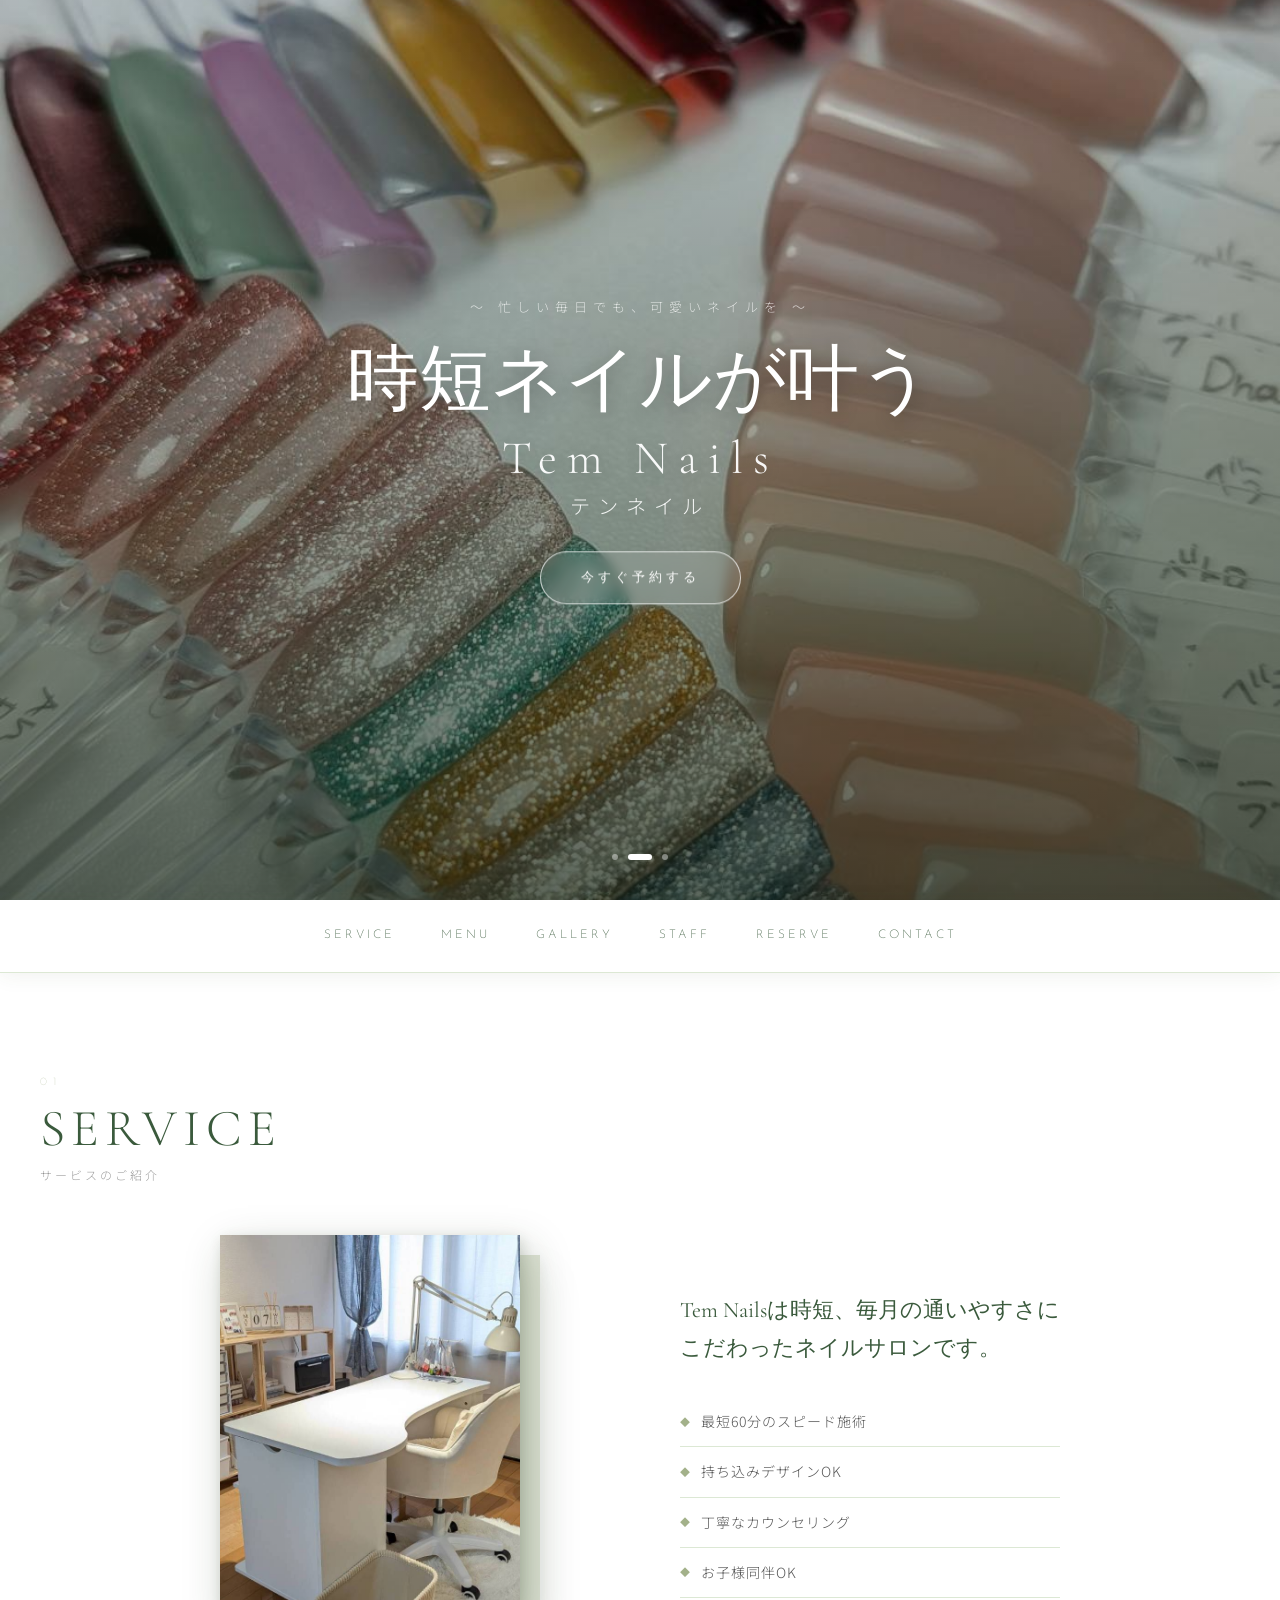
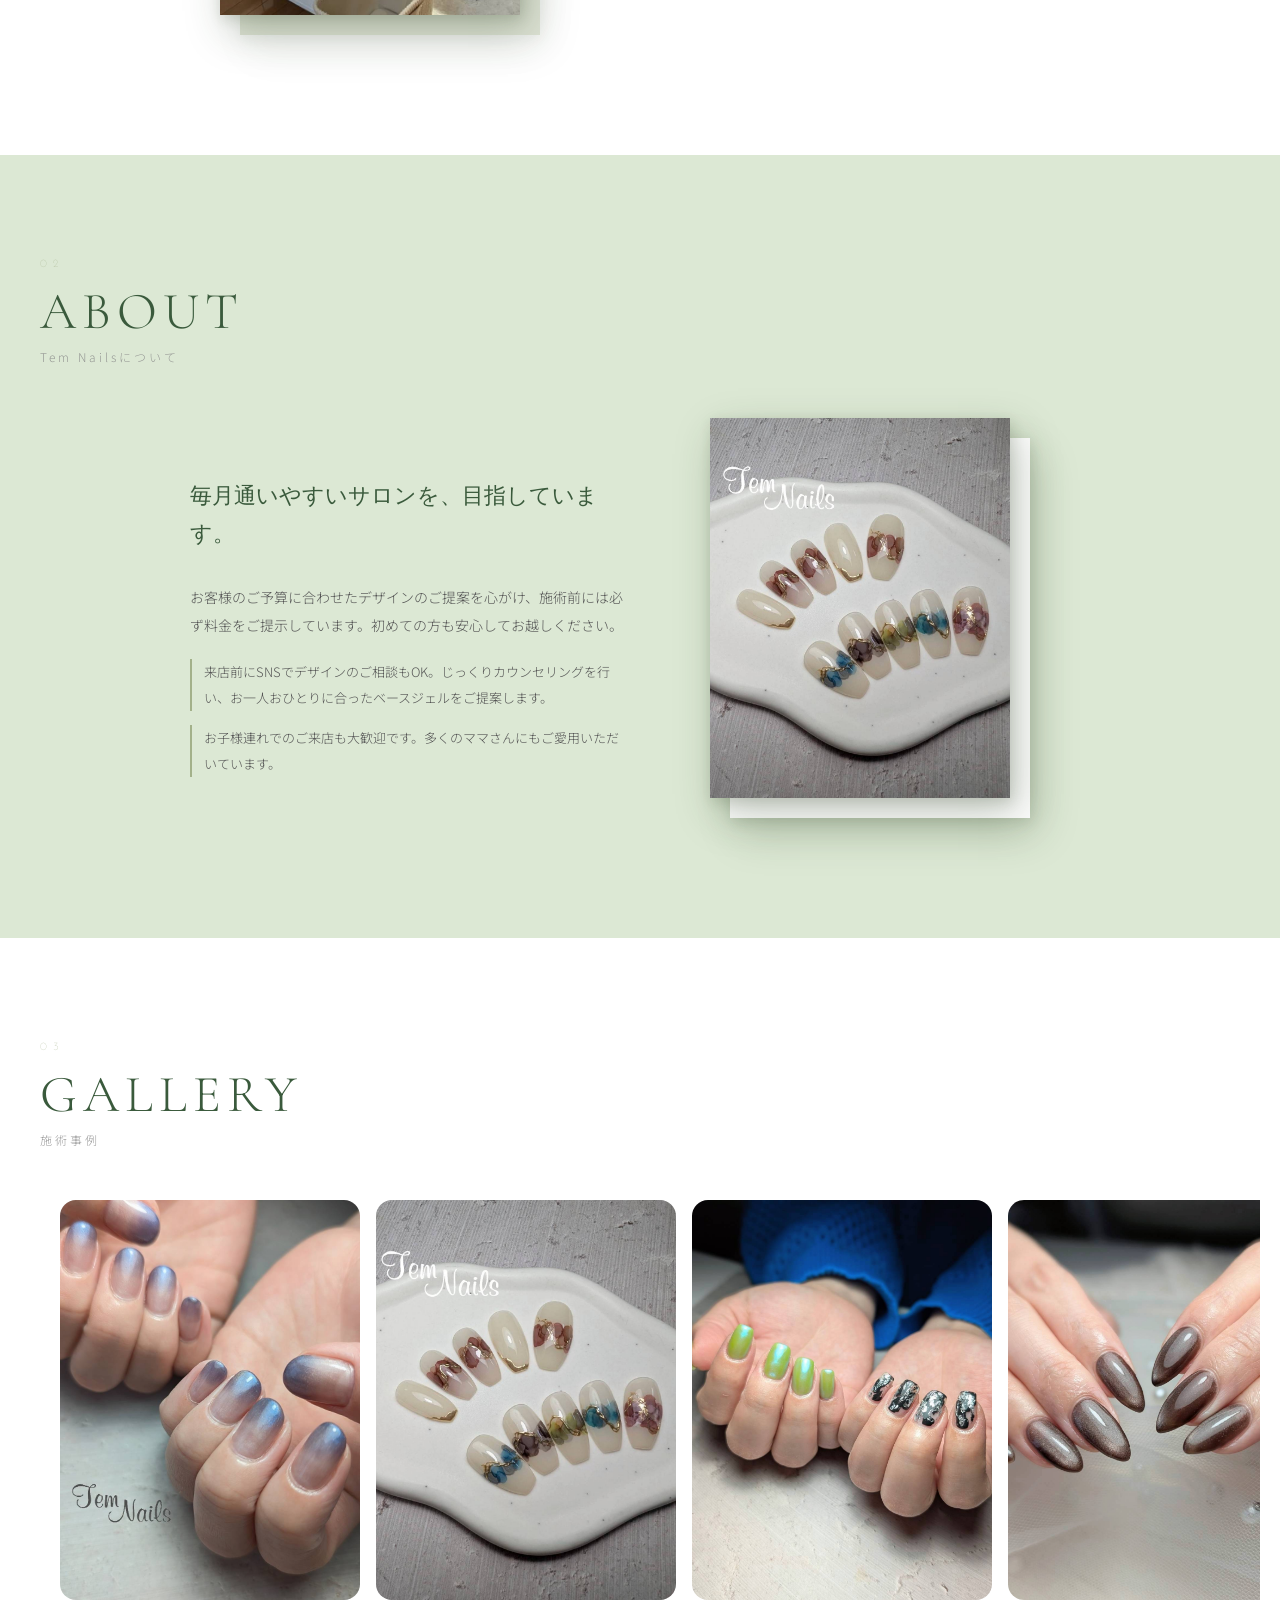
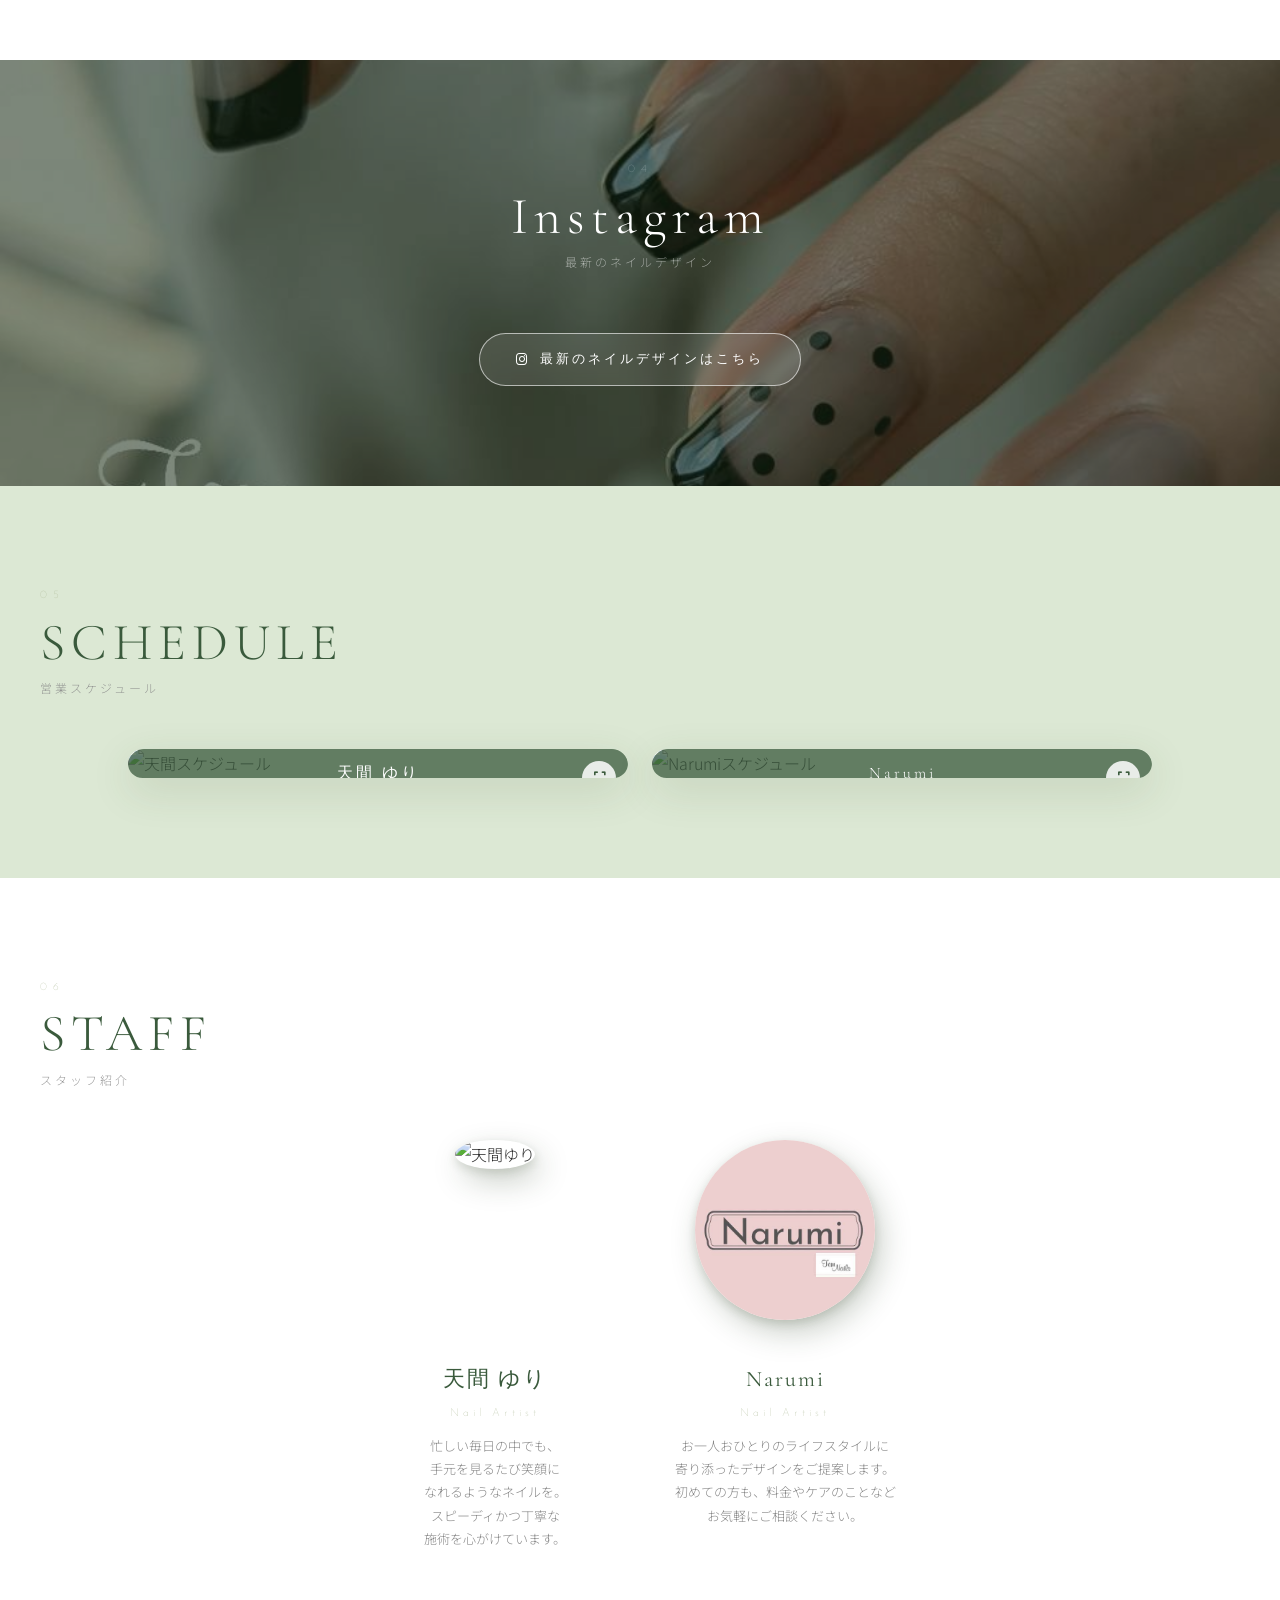
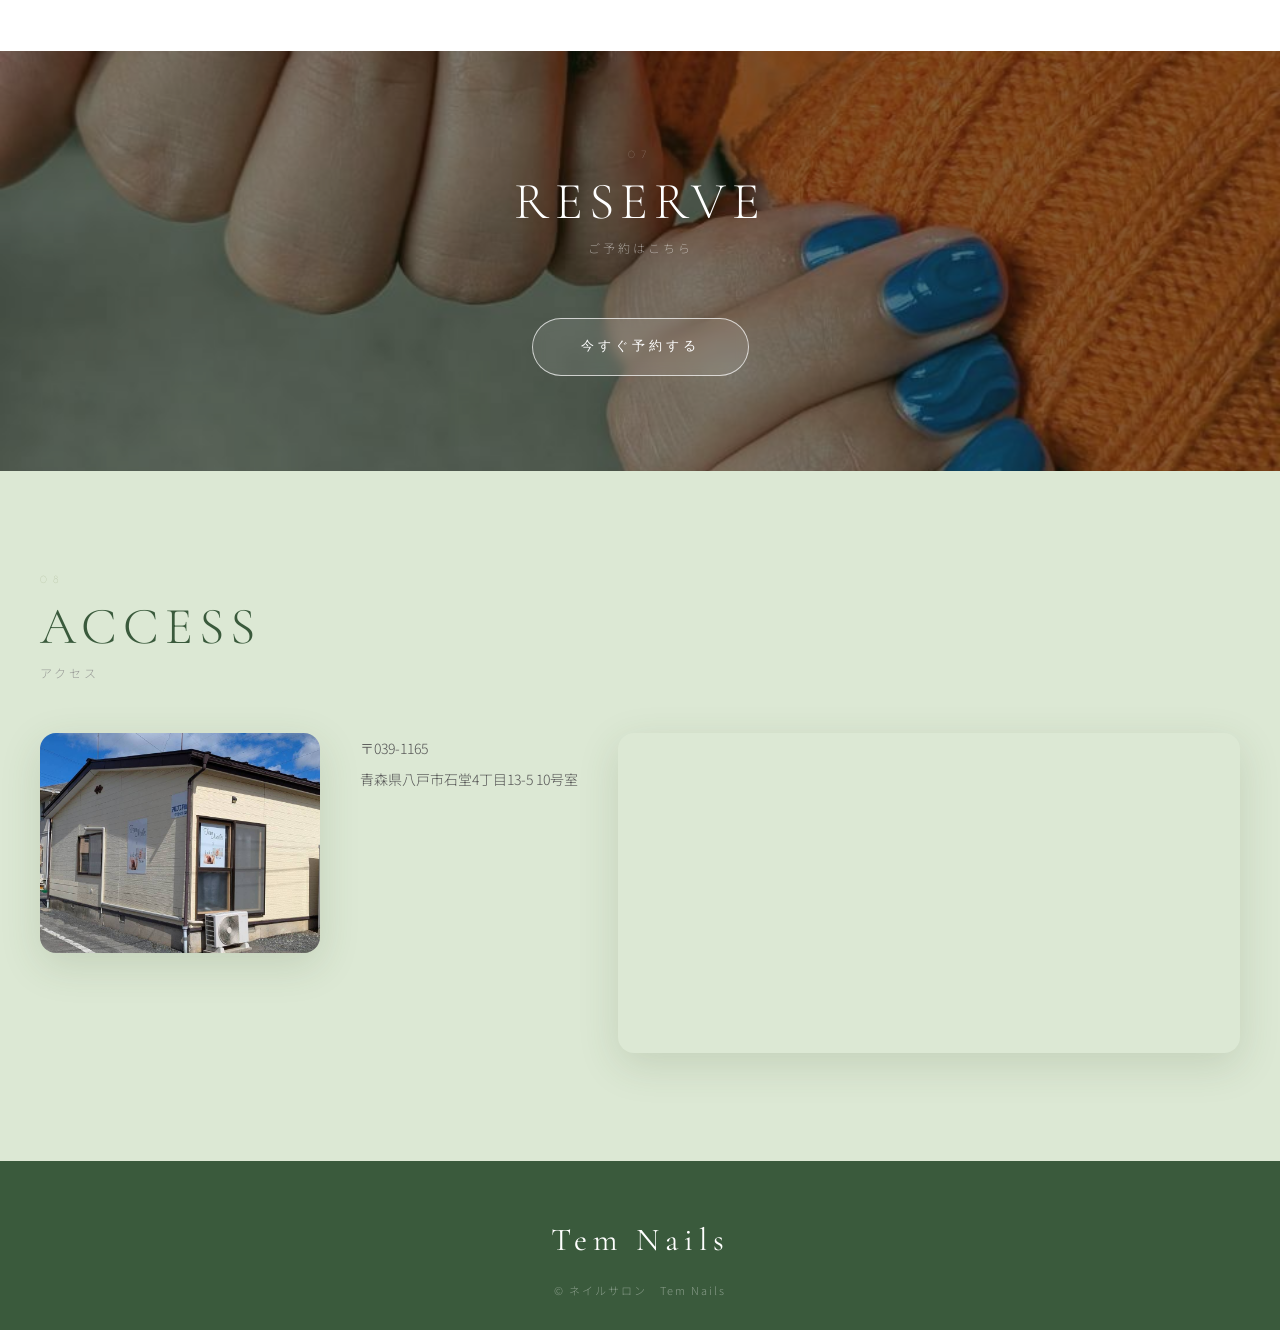
==== index.html @ a9dc180b "Update index.html" ====
<!DOCTYPE html>
<html lang="ja">
<head>
<meta charset="UTF-8">
<meta name="viewport" content="width=device-width, initial-scale=1.0">
<title>Tem Nails</title>

<link href="https://fonts.googleapis.com/css2?family=Cormorant+Garamond:ital,wght@0,300;0,400;1,300;1,400&family=Noto+Sans+JP:wght@200;300;400&family=Josefin+Sans:wght@100;200;300&display=swap" rel="stylesheet">
<link rel="stylesheet" href="https://cdnjs.cloudflare.com/ajax/libs/font-awesome/6.5.0/css/all.min.css">
<link rel="stylesheet" href="style.css">
</head>

<body>

<!-- ===== HEADER / HERO ===== -->
<header>

  <!-- スライドショー -->
  <div class="hero">
    <div class="hero-slides">
      <div class="hero-slide active">
        <img src="imagesTem/Tem1.jpg" alt="">
      </div>
      <div class="hero-slide">
        <img src="imagesTem/Tem2.jpg" alt="">
      </div>
      <div class="hero-slide">
        <img src="imagesTem/Tem21.jpg" alt="">
      </div>
    </div>

    <div class="hero-overlay"></div>

    <div class="hero-text">
      <p class="hero-sub">〜 忙しい毎日でも、可愛いネイルを 〜</p>
      <h1 class="hero-title">
        時短ネイルが叶う
        <span class="hero-title-en">Tem Nails</span>
        <span class="hero-title-ja">テンネイル</span>
      </h1>
      <a href="https://l.instagram.com/?u=https%3A%2F%2Fline.me%2Fti%2Fp%2FDaNY7QC4sG%3Futm_source%3Dig%26utm_medium%3Dsocial%26utm_content%3Dlink_in_bio%26fbclid%3DPAZXh0bgNhZW0CMTEAc3J0YwZhcHBfaWQMMjU2MjgxMDQwNTU4AAGndSQQoOgyfoHvBUkQ-bI_96WMexw70JC1AxlS_8j-iHX06WxYM5GrkdEALU4_aem_Av01XjBPyZtPpTLDg-YP4g&e=AT6alejQnC47FV5-nZRR3wYfXRXhvJJYxQtjBmNuZ2EOuNpbGDai5Tbqi87ruS8vMyZt9uiZAgTm7Xg0TDS5D_OioqzLBSCvYqaBLD5ioQ" class="hero-btn" target="_blank">今すぐ予約する</a>
    </div>

    <!-- スライドドット -->
    <div class="hero-dots">
      <span class="dot active" onclick="goToSlide(0)"></span>
      <span class="dot" onclick="goToSlide(1)"></span>
      <span class="dot" onclick="goToSlide(2)"></span>
    </div>
  </div>

  <!-- ナビ -->
  <nav>
    <a href="#about">SERVICE</a>
    <a href="menu.html">MENU</a>
    <a href="#gallery">GALLERY</a>
    <a href="#staff">STAFF</a>
    <a href="#info">RESERVE</a>
    <a href="https://l.instagram.com/?u=https%3A%2F%2Fline.me%2Fti%2Fp%2FDaNY7QC4sG%3Futm_source%3Dig%26utm_medium%3Dsocial%26utm_content%3Dlink_in_bio%26fbclid%3DPAZXh0bgNhZW0CMTEAc3J0YwZhcHBfaWQMMjU2MjgxMDQwNTU4AAGndSQQoOgyfoHvBUkQ-bI_96WMexw70JC1AxlS_8j-iHX06WxYM5GrkdEALU4_aem_Av01XjBPyZtPpTLDg-YP4g&e=AT6alejQnC47FV5-nZRR3wYfXRXhvJJYxQtjBmNuZ2EOuNpbGDai5Tbqi87ruS8vMyZt9uiZAgTm7Xg0TDS5D_OioqzLBSCvYqaBLD5ioQ">CONTACT</a>
  </nav>
</header>

<!-- ===== SERVICE ===== -->
<section id="about">
  <div class="section-inner">
    <div class="section-label">01</div>
    <h2 class="section-title">SERVICE</h2>
    <p class="section-sub">サービスのご紹介</p>

    <div class="about-flex">
      <!-- 画像：2枚重ね -->
      <div class="stacked-images">
        <img src="imagesTem/Tem10.jpg" alt="service main" class="img-back">
        <img src="imagesTem/Tem5.jpg" alt="service sub" class="img-front">
      </div>

      <div class="about-text">
        <p class="about-lead">
          Tem Nailsは時短、<br class="sp-only">毎月の通いやすさに<br>こだわったネイルサロンです。
        </p>
        <ul class="feature-list">
          <li><span class="feature-icon">◆</span> 最短60分のスピード施術</li>
          <li><span class="feature-icon">◆</span> 持ち込みデザインOK</li>
          <li><span class="feature-icon">◆</span> 丁寧なカウンセリング</li>
          <li><span class="feature-icon">◆</span> お子様同伴OK</li>
        </ul>
      </div>
    </div>
  </div>
</section>

<!-- ===== ABOUT ===== -->
<section id="point">
  <div class="section-inner">
    <div class="section-label">02</div>
    <h2 class="section-title">ABOUT</h2>
    <p class="section-sub">Tem Nailsについて</p>

    <div class="about-content">
      <div class="about-text">
        <p class="about-lead">毎月通いやすいサロンを、<br class="sp-only">目指しています。</p>
        <p class="about-body">
          お客様のご予算に合わせたデザインのご提案を心がけ、施術前には必ず料金をご提示しています。初めての方も安心してお越しください。
        </p>
        <div class="about-detail">
          <p>来店前にSNSでデザインのご相談もOK。じっくりカウンセリングを行い、お一人おひとりに合ったベースジェルをご提案します。</p>
          <p>お子様連れでのご来店も大歓迎です。多くのママさんにもご愛用いただいています。</p>
        </div>
      </div>

      <!-- 画像：2枚ずらして重ねる -->
      <div class="overlap-images">
        <img src="imagesTem/Tem4.jpg" alt="about1" class="overlap-img-main">
        <img src="imagesTem/Tem6.jpg" alt="about2" class="overlap-img-sub">
      </div>
    </div>
  </div>
</section>

<!-- ===== GALLERY ===== -->
<section id="gallery">
  <div class="section-inner">
    <div class="section-label">03</div>
    <h2 class="section-title">GALLERY</h2>
    <p class="section-sub">施術事例</p>
  </div>

  <!-- スクロールエリアは section-inner の外（フル幅） -->
  <div class="gallery-scroll-wrap">
    <div class="gallery-scroll">
      <div class="gallery-scroll-item">
        <img src="imagesTem/Tem11.jpg" alt="ブラウンアーモンド">
      </div>
      <div class="gallery-scroll-item">
        <img src="imagesTem/Tem4.jpg" alt="フラワーアート">
      </div>
      <div class="gallery-scroll-item">
        <img src="imagesTem/Tem13.jpg" alt="ホワイトフラワー">
      </div>
      <div class="gallery-scroll-item">
        <img src="imagesTem/Tem12.jpg" alt="グリーン＋ブラック">
      </div>
      <div class="gallery-scroll-item">
        <img src="imagesTem/Tem6.jpg" alt="ブラウン＋ブルー">
      </div>
      <div class="gallery-scroll-item">
        <img src="imagesTem/Tem3.jpg" alt="カラーチップ">
      </div>
    </div>
  </div>
</section>

<!-- ===== INSTAGRAM ===== -->
<section id="instagram" class="instagram-section">
  <div class="insta-inner">
    <div class="section-label light">04</div>
    <h2 class="section-title light">Instagram</h2>
    <p class="section-sub light">最新のネイルデザイン</p>
    <a href="https://www.instagram.com/tem_nails_by_temma?utm_source=ig_web_button_share_sheet&igsh=ZDNlZDc0MzIxNw==" class="insta-btn" target="_blank">
      <i class="fab fa-instagram"></i> 最新のネイルデザインはこちら
    </a>
  </div>
</section>

<!-- ===== SCHEDULE ===== -->
<section id="menu">
  <div class="section-inner">
    <div class="section-label">05</div>
    <h2 class="section-title">SCHEDULE</h2>
    <p class="section-sub">営業スケジュール</p>
    <div class="schedule-grid">
      <div class="schedule-item" onclick="openLightbox('imagesTem/TemT04.jpg')">
        <img src="imagesTem/TemT04.jpg" alt="天間スケジュール">
        <div class="schedule-label">天間 ゆり</div>
        <div class="schedule-zoom"><i class="fas fa-expand"></i></div>
      </div>
      <div class="schedule-item" onclick="openLightbox('imagesTem/TemN04.jpg')">
        <img src="imagesTem/TemN04.jpg" alt="Narumiスケジュール">
        <div class="schedule-label">Narumi</div>
        <div class="schedule-zoom"><i class="fas fa-expand"></i></div>
      </div>
    </div>
  </div>
</section>

<!-- ライトボックス -->
<div class="lightbox" id="lightbox" onclick="closeLightbox()">
  <div class="lightbox-close" onclick="closeLightbox()">✕</div>
  <img src="" alt="" id="lightbox-img">
</div>

<!-- ===== STAFF ===== -->
<section id="staff">
  <div class="section-inner">
    <div class="section-label">06</div>
    <h2 class="section-title">STAFF</h2>
    <p class="section-sub">スタッフ紹介</p>

    <div class="staff-grid">
      <div class="staff-card">
        <div class="staff-img-wrap">
          <img src="imagesTem/Tem25.jpg" alt="天間ゆり">
          <div class="staff-img-deco"></div>
        </div>
        <h3>天間 ゆり</h3>
        <p class="staff-role">Nail Artist</p>
        <p class="staff-comment">
  忙しい毎日の中でも、<br>
  手元を見るたび笑顔に<br>なれるようなネイルを。<br>
  スピーディかつ丁寧な<br>施術を心がけています。
</p>
      </div>

      <div class="staff-card">
        <div class="staff-img-wrap">
          <img src="imagesTem/Tem26.jpg" alt="Narumi">
          <div class="staff-img-deco"></div>
        </div>
        <h3>Narumi</h3>
        <p class="staff-role">Nail Artist</p>
        <p class="staff-comment">
  お一人おひとりのライフスタイルに<br>
  寄り添ったデザインをご提案します。<br>
  初めての方も、料金やケアのことなど<br>
  お気軽にご相談ください。
</p>
      </div>

    </div>
  </div>
</section>

<!-- ===== RESERVE ===== -->
<section id="info" class="reserve-section">
  <img src="imagesTem/Tem7.jpg" alt="Reserve Background" class="reserve-bg">
  <div class="reserve-overlay"></div>
  <div class="reserve-content">
    <div class="section-label light">07</div>
    <h2 class="section-title light">RESERVE</h2>
    <p class="section-sub light">ご予約はこちら</p>
    <a href="https://l.instagram.com/?u=https%3A%2F%2Fline.me%2Fti%2Fp%2FDaNY7QC4sG%3Futm_source%3Dig%26utm_medium%3Dsocial%26utm_content%3Dlink_in_bio%26fbclid%3DPAZXh0bgNhZW0CMTEAc3J0YwZhcHBfaWQMMjU2MjgxMDQwNTU4AAGndSQQoOgyfoHvBUkQ-bI_96WMexw70JC1AxlS_8j-iHX06WxYM5GrkdEALU4_aem_Av01XjBPyZtPpTLDg-YP4g&e=AT6alejQnC47FV5-nZRR3wYfXRXhvJJYxQtjBmNuZ2EOuNpbGDai5Tbqi87ruS8vMyZt9uiZAgTm7Xg0TDS5D_OioqzLBSCvYqaBLD5ioQ" class="reserve-btn" target="_blank">今すぐ予約する</a>
  </div>
</section>

<!-- ===== ACCESS ===== -->
<section id="map">
  <div class="section-inner">
    <div class="section-label">08</div>
    <h2 class="section-title">ACCESS</h2>
    <p class="section-sub">アクセス</p>

    <div class="access-flex">
      <!-- 外観写真 -->
      <div class="access-photo">
        <img src="imagesTem/Tem9.jpg" alt="サロン外観">
      </div>
      <div class="access-info">
        <p class="address">
          〒039-1165<br>
          青森県八戸市石堂4丁目13-5 10号室
        </p>
      </div>
      <div class="map">
        <iframe src="https://www.google.com/maps/embed?pb=!1m18!1m12!1m3!1d3032.4031642184977!2d141.47871039999998!3d40.53268119999999!2m3!1f0!2f0!3f0!3m2!1i1024!2i768!4f13.1!3m3!1m2!1s0x5f9b51eca44dba95%3A0xa06d738d625b5e56!2z44CSMDM5LTExNjUg6Z2S5qOu55yM5YWr5oi45biC55-z5aCC77yU5LiB55uu77yR77yT4oiS77yVIOS4readkeS9j-WuhSAxMA!5e0!3m2!1sja!2sjp!4v1775023647585!5m2!1sja!2sjp"
          width="100%" height="350" style="border:0;" allowfullscreen="" loading="lazy">
        </iframe>
      </div>
    </div>
  </div>
</section>

<footer>
  <p class="footer-logo">Tem Nails</p>
  <p class="footer-copy">© ネイルサロン　Tem Nails</p>
</footer>

<script>
// ===== ライトボックス =====
function openLightbox(src) {
  document.getElementById('lightbox-img').src = src;
  document.getElementById('lightbox').classList.add('active');
  document.body.style.overflow = 'hidden';
}
function closeLightbox() {
  document.getElementById('lightbox').classList.remove('active');
  document.body.style.overflow = '';
}

// ===== スライドショー =====
let currentSlide = 0;
const slides = document.querySelectorAll('.hero-slide');
const dots = document.querySelectorAll('.dot');

function goToSlide(n) {
  slides[currentSlide].classList.remove('active');
  dots[currentSlide].classList.remove('active');
  currentSlide = n;
  slides[currentSlide].classList.add('active');
  dots[currentSlide].classList.add('active');
}

function nextSlide() {
  goToSlide((currentSlide + 1) % slides.length);
}

setInterval(nextSlide, 4000);

// ===== ギャラリー マウスドラッグスクロール =====
const galleryWrap = document.querySelector('.gallery-scroll-wrap');
let isDown = false;
let startX;
let scrollLeft;

galleryWrap.addEventListener('mousedown', (e) => {
  isDown = true;
  startX = e.pageX - galleryWrap.offsetLeft;
  scrollLeft = galleryWrap.scrollLeft;
});
galleryWrap.addEventListener('mouseleave', () => { isDown = false; });
galleryWrap.addEventListener('mouseup', () => { isDown = false; });
galleryWrap.addEventListener('mousemove', (e) => {
  if (!isDown) return;
  e.preventDefault();
  const x = e.pageX - galleryWrap.offsetLeft;
  const walk = (x - startX) * 1.5;
  galleryWrap.scrollLeft = scrollLeft - walk;
});
</script>

</body>
</html>
---- style.css ----
/* ===== CSS変数 ===== */
:root {
  --green-dark:   #3a5a3c;
  --green-main:   #4f6f52;
  --green-mid:    #6b8a4e;
  --green-light:  #a3b18a;
  --green-pale:   #dce8d4;
  --cream:        #f8f5ef;
  --text-dark:    #2c2c2c;
  --text-mid:     #555;
  --text-light:   #888;
  --white:        #fff;
  --shadow:       0 12px 40px rgba(60,80,40,0.15);
  --radius:       16px;
}

/* ===== リセット ===== */
*, *::before, *::after {
  box-sizing: border-box;
  margin: 0;
  padding: 0;
}

/* ===== ベース ===== */
body {
  font-family: 'Noto Sans JP', sans-serif;
  font-weight: 300;
  color: var(--text-dark);
  line-height: 1.8;
  overflow-x: hidden;
  background: var(--cream);
}

/* ===== タイポグラフィ共通 ===== */
.section-label {
  font-family: 'Josefin Sans', sans-serif;
  font-weight: 100;
  font-size: 11px;
  letter-spacing: 6px;
  color: var(--green-light);
  text-transform: uppercase;
  margin-bottom: 8px;
}
.section-label.light { color: rgba(255,255,255,0.5); }

.section-title {
  font-family: 'Cormorant Garamond', serif;
  font-weight: 300;
  font-size: clamp(32px, 5vw, 52px);
  letter-spacing: 6px;
  color: var(--green-dark);
  line-height: 1.1;
}
.section-title.light { color: var(--white); }

.section-sub {
  font-family: 'Noto Sans JP', sans-serif;
  font-weight: 200;
  font-size: 12px;
  letter-spacing: 3px;
  color: var(--text-light);
  margin-top: 6px;
  margin-bottom: 50px;
}
.section-sub.light { color: rgba(255,255,255,0.6); }

/* ===== セクション共通 ===== */
section {
  width: 100%;
  padding: 100px 20px;
}

.section-inner {
  max-width: 1200px;
  margin: 0 auto;
}

/* ===== HERO ===== */
.hero {
  position: relative;
  height: 100vh;
  min-height: 600px;
  overflow: hidden;
}

.hero-slides {
  position: absolute;
  inset: 0;
}

.hero-slide {
  position: absolute;
  inset: 0;
  opacity: 0;
  transition: opacity 1.2s ease;
}
.hero-slide.active { opacity: 1; }

.hero-slide img {
  width: 100%;
  height: 100%;
  object-fit: cover;
}

.hero-overlay {
  position: absolute;
  inset: 0;
  background: linear-gradient(
    to bottom,
    rgba(0,0,0,0.1) 0%,
    rgba(20,40,20,0.45) 60%,
    rgba(10,25,10,0.65) 100%
  );
  z-index: 1;
}

.hero-text {
  position: absolute;
  z-index: 2;
  top: 50%;
  left: 50%;
  transform: translate(-50%, -50%);
  text-align: center;
  color: var(--white);
  width: 90%;
}

.hero-sub {
  font-family: 'Noto Sans JP', sans-serif;
  font-weight: 200;
  font-size: 13px;
  letter-spacing: 6px;
  opacity: 0.85;
  margin-bottom: 16px;
}

.hero-title {
  font-family: 'Cormorant Garamond', serif;
  font-weight: 300;
  font-size: clamp(36px, 7vw, 72px);
  line-height: 1.3;
  text-shadow: 0 4px 20px rgba(0,0,0,0.3);
  margin-bottom: 32px;
}

.hero-title span {
  display: block;
}

.hero-title-en {
  font-style: normal;
  font-size: 0.65em;
  letter-spacing: 10px;
  opacity: 0.95;
}

.hero-title-ja {
  font-family: 'Noto Sans JP', sans-serif;
  font-weight: 300;
  font-size: 0.28em;
  letter-spacing: 8px;
  opacity: 0.9;
  margin-top: 4px;
}

.hero-btn {
  display: inline-block;
  padding: 14px 40px;
  border: 1px solid rgba(255,255,255,0.7);
  border-radius: 40px;
  color: var(--white);
  text-decoration: none;
  font-family: 'Josefin Sans', sans-serif;
  font-weight: 200;
  font-size: 13px;
  letter-spacing: 4px;
  backdrop-filter: blur(6px);
  background: rgba(255,255,255,0.1);
  transition: all 0.4s;
}
.hero-btn:hover {
  background: var(--green-main);
  border-color: var(--green-main);
}

.hero-dots {
  position: absolute;
  bottom: 40px;
  left: 50%;
  transform: translateX(-50%);
  z-index: 2;
  display: flex;
  gap: 10px;
}

.dot {
  width: 6px;
  height: 6px;
  border-radius: 50%;
  background: rgba(255,255,255,0.4);
  cursor: pointer;
  transition: all 0.3s;
}
.dot.active {
  width: 24px;
  border-radius: 3px;
  background: var(--white);
}

/* ===== NAV ===== */
nav {
  display: flex;
  justify-content: center;
  flex-wrap: wrap;
  gap: 4px;
  padding: 16px 20px;
  background: var(--white);
  border-bottom: 1px solid var(--green-pale);
  position: sticky;
  top: 0;
  z-index: 100;
  box-shadow: 0 2px 20px rgba(60,80,40,0.08);
}

nav a {
  text-decoration: none;
  padding: 8px 20px;
  border-radius: 40px;
  color: var(--green-dark);
  font-family: 'Josefin Sans', sans-serif;
  font-weight: 200;
  font-size: 12px;
  letter-spacing: 3px;
  transition: all 0.3s;
  border: 1px solid transparent;
}
nav a:hover {
  border-color: var(--green-main);
  color: var(--green-main);
}

/* ===== SERVICE ===== */
#about {
  background: var(--white);
}

.about-flex {
  display: flex;
  align-items: center;
  gap: 80px;
  justify-content: center;
  flex-wrap: wrap;
}

/* 2枚重ね画像 → 1枚＋背景デコ */
.stacked-images {
  position: relative;
  width: 380px;
  height: 420px;
  flex-shrink: 0;
}

/* 背景の影ブロック（ずらした四角） */
.stacked-images::before {
  content: '';
  position: absolute;
  top: 20px;
  left: 20px;
  width: 300px;
  height: 380px;
  background: var(--green-light);
  opacity: 0.35;
  z-index: 0;
  box-shadow: 8px 16px 40px rgba(40,60,30,0.18), 2px 4px 12px rgba(40,60,30,0.1);
}

.img-back {
  position: absolute;
  top: 0;
  left: 0;
  width: 300px;
  height: 380px;
  object-fit: cover;
  border-radius: 0;
  box-shadow: 8px 16px 40px rgba(40,60,30,0.28), 2px 4px 12px rgba(40,60,30,0.15);
  z-index: 1;
}

/* img-front は非表示 */
.img-front {
  display: none;
}

.about-text {
  max-width: 440px;
}

.about-lead {
  font-family: 'Cormorant Garamond', serif;
  font-size: 22px;
  font-weight: 400;
  line-height: 1.7;
  color: var(--green-dark);
  margin-bottom: 30px;
}

.feature-list {
  list-style: none;
}

.feature-list li {
  padding: 12px 0;
  border-bottom: 1px solid var(--green-pale);
  font-size: 14px;
  letter-spacing: 1px;
  color: var(--text-mid);
  display: flex;
  align-items: center;
  gap: 10px;
}

.feature-icon {
  color: var(--green-light);
  font-size: 10px;
}

/* ===== ABOUT ===== */
#point {
  background: var(--green-pale);
}

.about-content {
  display: flex;
  align-items: center;
  gap: 80px;
  justify-content: center;
  flex-wrap: wrap;
}

.about-body {
  color: var(--text-mid);
  font-size: 14px;
  line-height: 2;
  margin-top: 16px;
  margin-bottom: 20px;
}

.about-detail {
  display: flex;
  flex-direction: column;
  gap: 14px;
}

.about-detail p {
  font-size: 13px;
  color: var(--text-mid);
  line-height: 2;
  padding-left: 12px;
  border-left: 2px solid var(--green-light);
  word-break: normal;
  overflow-wrap: break-word;
}

/* 2枚ずらし重ね → 1枚＋背景デコ */
.overlap-images {
  position: relative;
  width: 380px;
  height: 420px;
  flex-shrink: 0;
}

/* 背景の影ブロック（右下にずらした四角） */
.overlap-images::before {
  content: '';
  position: absolute;
  top: 20px;
  left: 20px;
  width: 300px;
  height: 380px;
  background: var(--white);
  opacity: 1;
  z-index: 0;
  box-shadow: 8px 16px 40px rgba(40,60,30,0.18), 2px 4px 12px rgba(40,60,30,0.1);
}

.overlap-img-main {
  position: absolute;
  top: 0;
  left: 0;
  width: 300px;
  height: 380px;
  object-fit: cover;
  border-radius: 0;
  box-shadow: 8px 16px 40px rgba(40,60,30,0.28), 2px 4px 12px rgba(40,60,30,0.15);
  z-index: 1;
}

/* overlap-img-sub は非表示 */
.overlap-img-sub {
  display: none;
}

/* ===== GALLERY ===== */
#gallery {
  background: var(--white);
  padding-bottom: 0;
}

.gallery-scroll-wrap {
  width: 100%;
  overflow-x: auto;
  padding: 0 40px 60px;
  cursor: grab;
  -webkit-overflow-scrolling: touch;
  scrollbar-width: none;
}
.gallery-scroll-wrap::-webkit-scrollbar {
  display: none;
}
.gallery-scroll-wrap:active {
  cursor: grabbing;
}

.gallery-scroll {
  display: flex;
  gap: 16px;
  width: max-content;
}

.gallery-scroll-item {
  position: relative;
  width: 300px;
  height: 400px;
  border-radius: 16px;
  overflow: hidden;
  flex-shrink: 0;
  transition: transform 0.4s ease;
}

.gallery-scroll-item:hover {
  transform: translateY(-8px);
}

.gallery-scroll-item img {
  width: 100%;
  height: 100%;
  object-fit: cover;
  display: block;
  transition: transform 0.6s ease;
}

.gallery-scroll-item:hover img {
  transform: scale(1.05);
}

/* スマホ */
@media (max-width: 768px) {
  .gallery-scroll-wrap {
    padding: 0 20px 40px;
  }
  .gallery-scroll-item {
    width: 220px;
    height: 300px;
    border-radius: 12px;
  }
}

/* ===== INSTAGRAM ===== */
.instagram-section {
  background: url('imagesTem/Tem8.jpg') center/cover no-repeat;
  position: relative;
  padding: 0;
}

.instagram-section::before {
  content: '';
  position: absolute;
  inset: 0;
  background: rgba(20,40,20,0.55);
}

.insta-inner {
  position: relative;
  z-index: 1;
  text-align: center;
  padding: 100px 20px;
}

.insta-btn {
  display: inline-flex;
  align-items: center;
  gap: 10px;
  margin-top: 10px;
  padding: 14px 36px;
  border: 1px solid rgba(255,255,255,0.6);
  border-radius: 40px;
  color: var(--white);
  text-decoration: none;
  font-family: 'Josefin Sans', sans-serif;
  font-weight: 200;
  font-size: 13px;
  letter-spacing: 3px;
  backdrop-filter: blur(6px);
  background: rgba(255,255,255,0.1);
  transition: all 0.4s;
}
.insta-btn:hover {
  background: var(--green-main);
  border-color: var(--green-main);
}

/* ===== SCHEDULE ===== */
#menu {
  background: var(--green-pale);
}

.schedule-grid {
  display: flex;
  gap: 24px;
  justify-content: center;
  flex-wrap: wrap;
}

.schedule-item {
  position: relative;
  flex: 1;
  min-width: 260px;
  max-width: 500px;
  border-radius: var(--radius);
  overflow: hidden;
  cursor: pointer;
  box-shadow: var(--shadow);
  transition: transform 0.3s ease;
}

.schedule-item:hover {
  transform: translateY(-4px);
}

.schedule-item img {
  width: 100%;
  display: block;
  border-radius: var(--radius);
}

.schedule-label {
  position: absolute;
  top: 0;            /* bottom: 0; から変更 */
  left: 0;
  right: 0;
  background: rgba(58, 90, 60, 0.75);
  color: var(--white);
  text-align: center;
  padding: 10px;
  font-family: 'Cormorant Garamond', serif;
  font-size: 16px;
  letter-spacing: 3px;
  /* 画像の上の角の丸みに合わせるための設定（任意） */
  border-top-left-radius: var(--radius);
  border-top-right-radius: var(--radius);
}

.schedule-zoom {
  position: absolute;
  top: 12px;
  right: 12px;
  background: rgba(255,255,255,0.85);
  color: var(--green-dark);
  width: 34px;
  height: 34px;
  border-radius: 50%;
  display: flex;
  align-items: center;
  justify-content: center;
  font-size: 13px;
}

/* ===== LIGHTBOX ===== */
.lightbox {
  position: fixed;
  inset: 0;
  background: rgba(0,0,0,0.88);
  z-index: 1000;
  display: flex;
  align-items: center;
  justify-content: center;
  opacity: 0;
  pointer-events: none;
  transition: opacity 0.3s ease;
}

.lightbox.active {
  opacity: 1;
  pointer-events: all;
}

.lightbox img {
  max-width: 92vw;
  max-height: 88vh;
  border-radius: var(--radius);
  box-shadow: 0 20px 60px rgba(0,0,0,0.5);
}

.lightbox-close {
  position: absolute;
  top: 20px;
  right: 24px;
  color: var(--white);
  font-size: 24px;
  cursor: pointer;
  opacity: 0.8;
  transition: opacity 0.2s;
  line-height: 1;
}
.lightbox-close:hover { opacity: 1; }

/* ===== STAFF ===== */
#staff {
  background: var(--white);
}

.staff-grid {
  display: flex;
  justify-content: center;
  gap: 50px;
  flex-wrap: wrap;
}

.staff-card {
  text-align: center;
  width: 240px;
}

.staff-img-wrap {
  position: relative;
  width: 200px;
  height: 200px;
  margin: 0 auto 20px;
}

.staff-img-wrap img {
  width: 180px;
  height: 180px;
  border-radius: 50%;
  object-fit: cover;
  position: relative;
  z-index: 1;
  box-shadow: 6px 12px 30px rgba(40,60,30,0.25), 0 4px 10px rgba(40,60,30,0.15);
}

/* 画像の後ろにずれた装飾ボックス */
.staff-img-deco {
  position: absolute;
  width: 180px;
  height: 180px;
  border-radius: 50%;
  border: 2px solid var(--green-light);
  top: 16px;
  left: 16px;
  z-index: 0;
  box-shadow: 4px 8px 20px rgba(40,60,30,0.15);
}

.staff-card h3 {
  font-family: 'Cormorant Garamond', serif;
  font-size: 22px;
  font-weight: 400;
  color: var(--green-dark);
  margin-bottom: 4px;
  letter-spacing: 2px;
}

.staff-role {
  font-family: 'Josefin Sans', sans-serif;
  font-weight: 100;
  font-size: 11px;
  letter-spacing: 4px;
  color: var(--green-light);
  margin-bottom: 10px;
}

.staff-comment {
  font-size: 13px;
  color: var(--text-light);
  line-height: 1.7;
}

/* ===== RESERVE ===== */
.reserve-section {
  position: relative;
  padding: 0;
  overflow: hidden;
  min-height: 420px;
  display: flex;
  align-items: center;
  justify-content: center;
}

.reserve-bg {
  position: absolute;
  inset: 0;
  width: 100%;
  height: 100%;
  object-fit: cover;
}

.reserve-overlay {
  position: absolute;
  inset: 0;
  background: rgba(10,30,10,0.5);
}

.reserve-content {
  position: relative;
  z-index: 1;
  text-align: center;
  padding: 80px 20px;
}

.reserve-btn {
  display: inline-block;
  margin-top: 10px;
  padding: 16px 48px;
  border: 1px solid rgba(255,255,255,0.7);
  border-radius: 40px;
  color: var(--white);
  text-decoration: none;
  font-family: 'Josefin Sans', sans-serif;
  font-weight: 200;
  font-size: 13px;
  letter-spacing: 4px;
  backdrop-filter: blur(6px);
  background: rgba(255,255,255,0.1);
  transition: all 0.4s;
}
.reserve-btn:hover {
  background: var(--green-main);
  border-color: var(--green-main);
}

/* ===== ACCESS ===== */
#map {
  background: var(--green-pale);
}

.access-flex {
  display: flex;
  gap: 40px;
  align-items: flex-start;
  flex-wrap: wrap;
}

.access-photo {
  flex-shrink: 0;
  width: 280px;
}

.access-photo img {
  width: 100%;
  height: 220px;
  object-fit: cover;
  border-radius: var(--radius);
  box-shadow: var(--shadow);
}

.access-info {
  min-width: 200px;
}

.address {
  font-size: 14px;
  line-height: 2.2;
  color: var(--text-mid);
  font-weight: 300;
}

.map {
  flex: 1;
  min-width: 280px;
}

.map iframe {
  width: 100%;
  height: 320px;
  border-radius: var(--radius);
  box-shadow: var(--shadow);
}

/* ===== FOOTER ===== */
footer {
  background: var(--green-dark);
  color: rgba(255,255,255,0.7);
  text-align: center;
  padding: 50px 20px 30px;
}

.footer-logo {
  font-family: 'Cormorant Garamond', serif;
  font-style: normal;
  font-weight: 400;
  font-size: 32px;
  color: var(--white);
  letter-spacing: 6px;
  margin-bottom: 12px;
}

.footer-copy {
  font-size: 11px;
  letter-spacing: 2px;
  color: rgba(255,255,255,0.4);
}

/* ===== レスポンシブ ===== */
.sp-only { display: none; }

@media (max-width: 768px) {
  .sp-only { display: inline; }
  section { padding: 70px 16px; }

  .about-flex,
  .about-content,
  .access-flex {
    flex-direction: column;
    align-items: center;
    gap: 40px;
  }

  .stacked-images,
  .overlap-images {
    width: 292px;
    height: 352px;
  }

  .img-back { width: 260px; height: 320px; }
  .stacked-images::before {
    width: 260px;
    height: 320px;
    top: 12px;
    left: 12px;
  }
  .overlap-img-main {
    width: 260px;
    height: 320px;
    top: 0;
    left: 0;
  }
  .overlap-images::before {
    width: 260px;
    height: 320px;
    top: 12px;
    left: 12px;
  }

  .gallery {
    grid-template-columns: repeat(2, 1fr);
    grid-auto-rows: 160px;
  }
  .gallery-item.large { grid-row: span 1; }

  .staff-grid { gap: 40px; }

  nav a {
    font-size: 11px;
    padding: 6px 14px;
    letter-spacing: 2px;
  }
}
/* ===== STAFF内の装飾ボックスを非表示にする ===== */
.staff-img-deco {
  display: none; /* これを追加して非表示にします */
  /* もしくは、このブロック全体を削除してもOKです */
}
.staff-comment {
  font-size: 13px;
  color: var(--text-light);
  line-height: 1.8;
  text-align: center; /* 中央揃えにする */
  display: block;
  margin: 10px auto 0;
  word-break: keep-all; /* 単語の途中での改行を防ぐ（ブラウザによります） */
  overflow-wrap: break-word;
}

/* スマホでの微調整 */
@media (max-width: 768px) {
  .staff-comment {
    font-size: 12px; /* スマホでは少しだけ小さくして、1行に収まりやすくする */
    padding: 0 10px; /* 左右に少し余白を作る */
  }
}
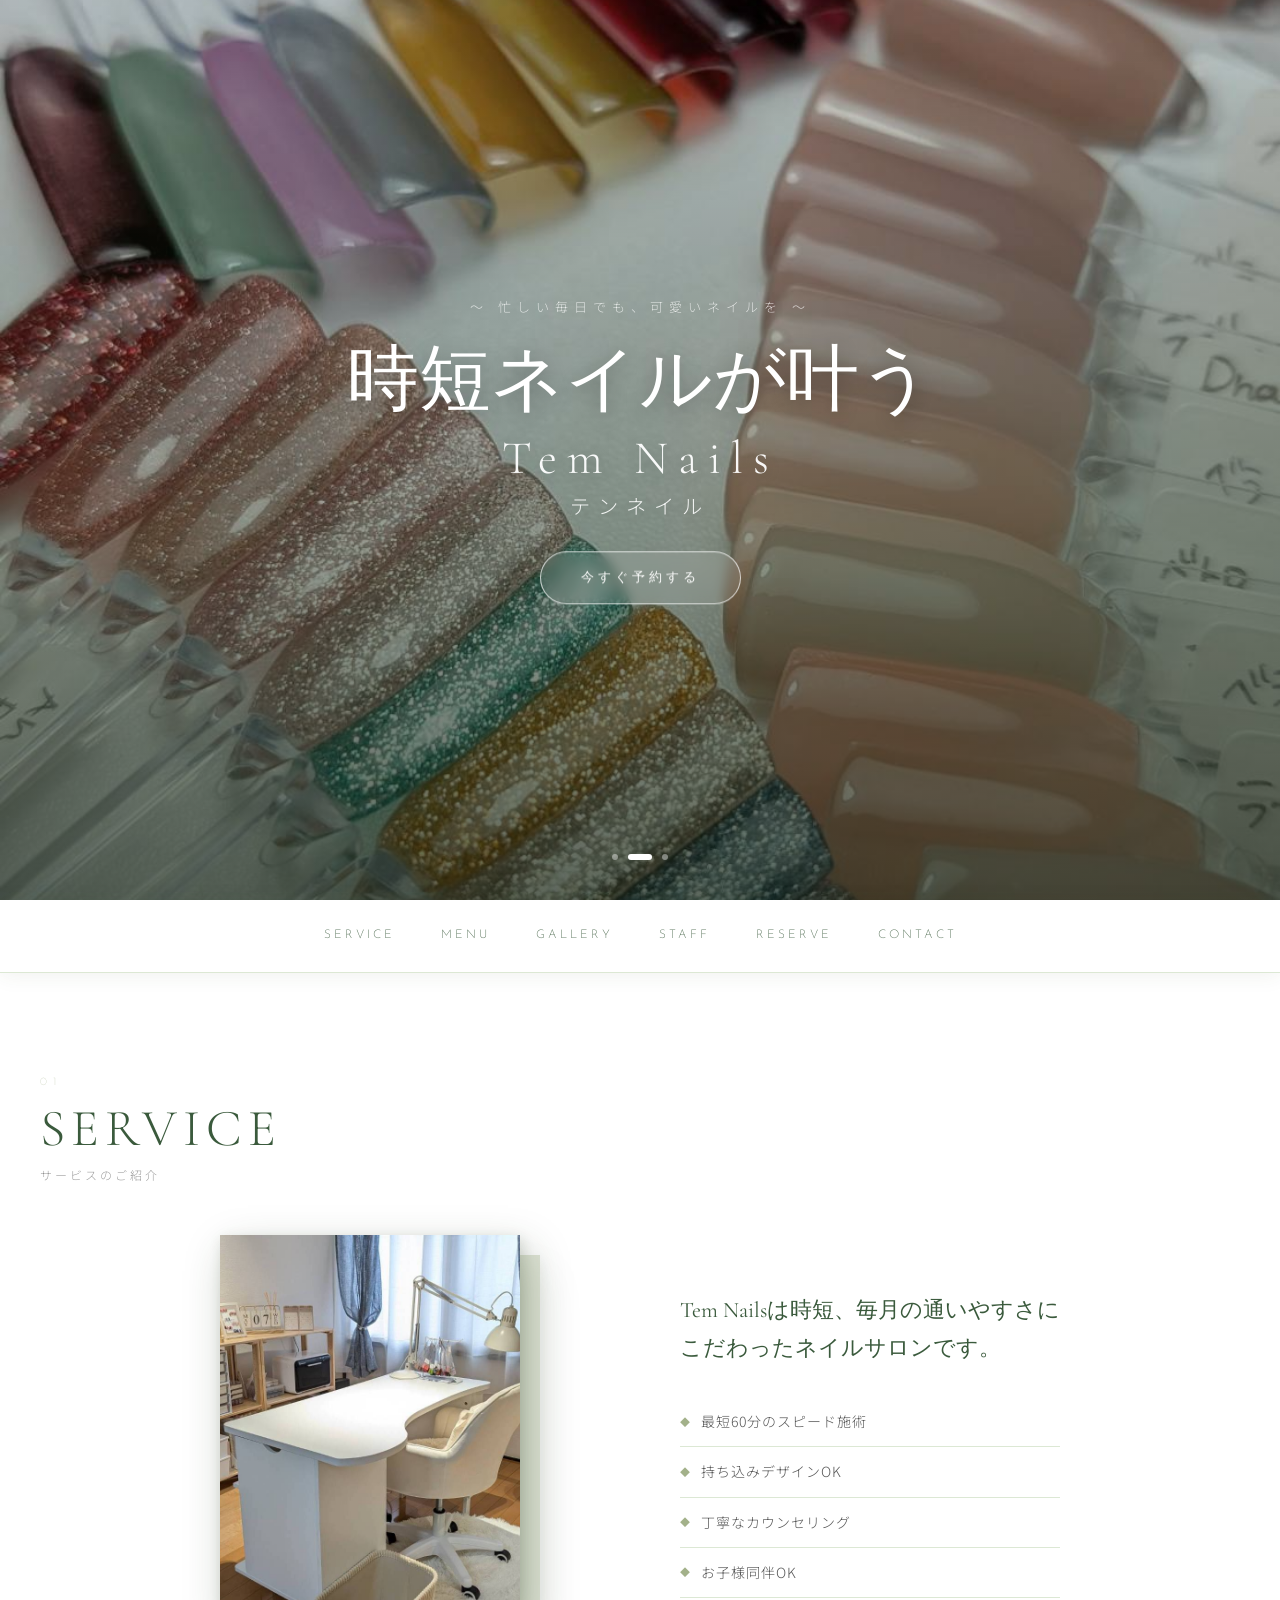
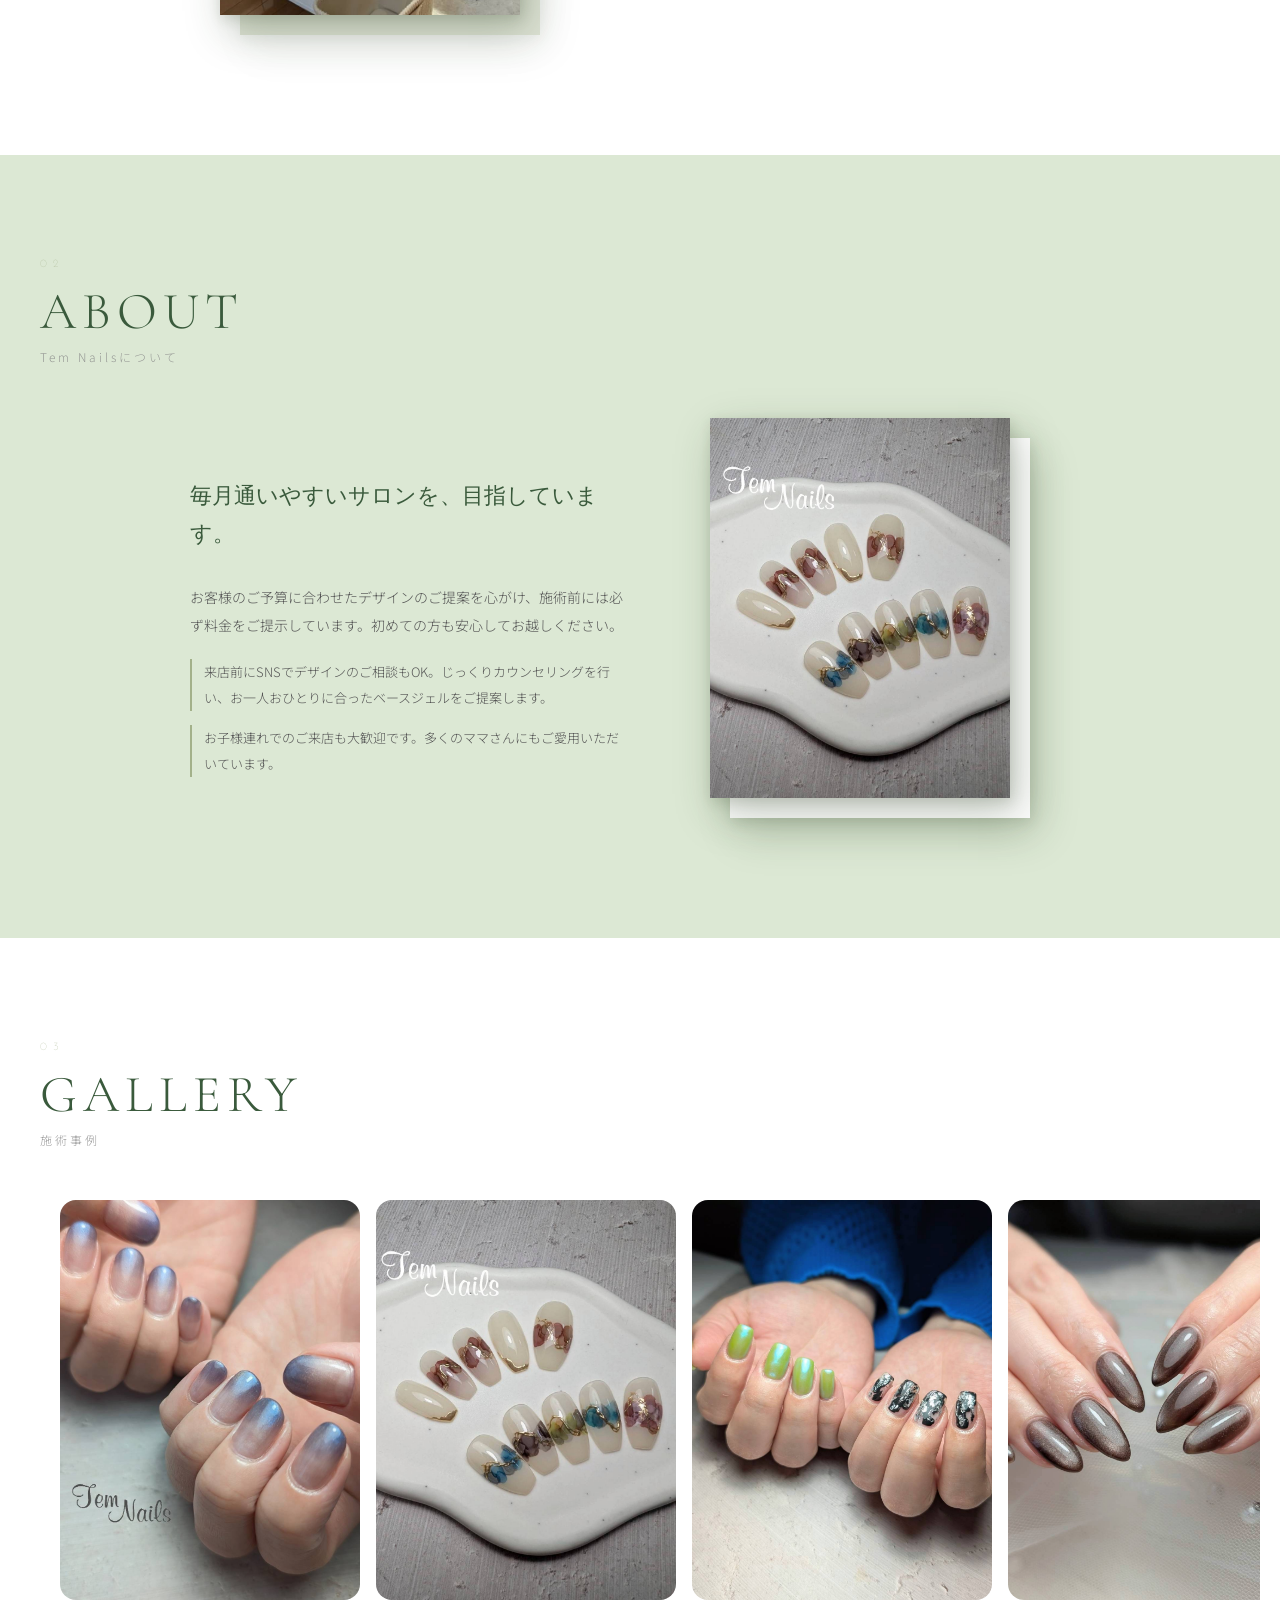
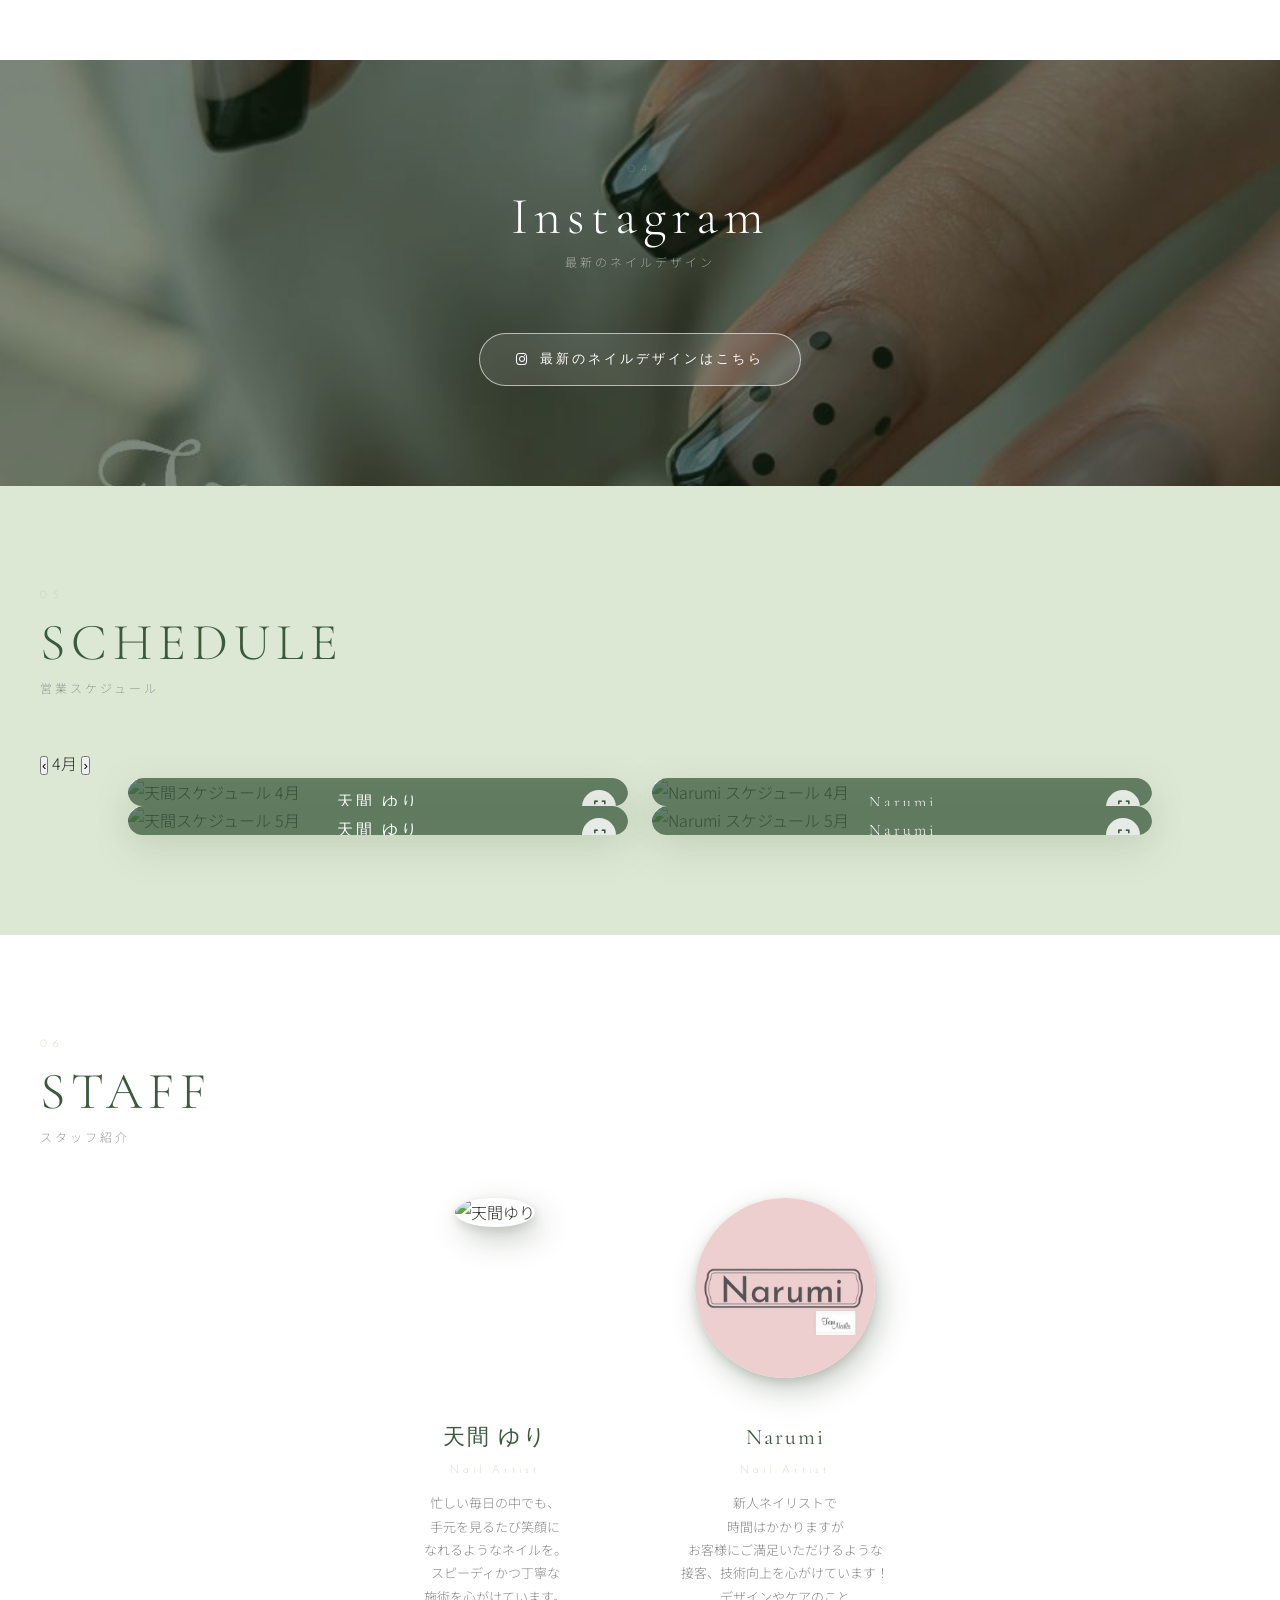
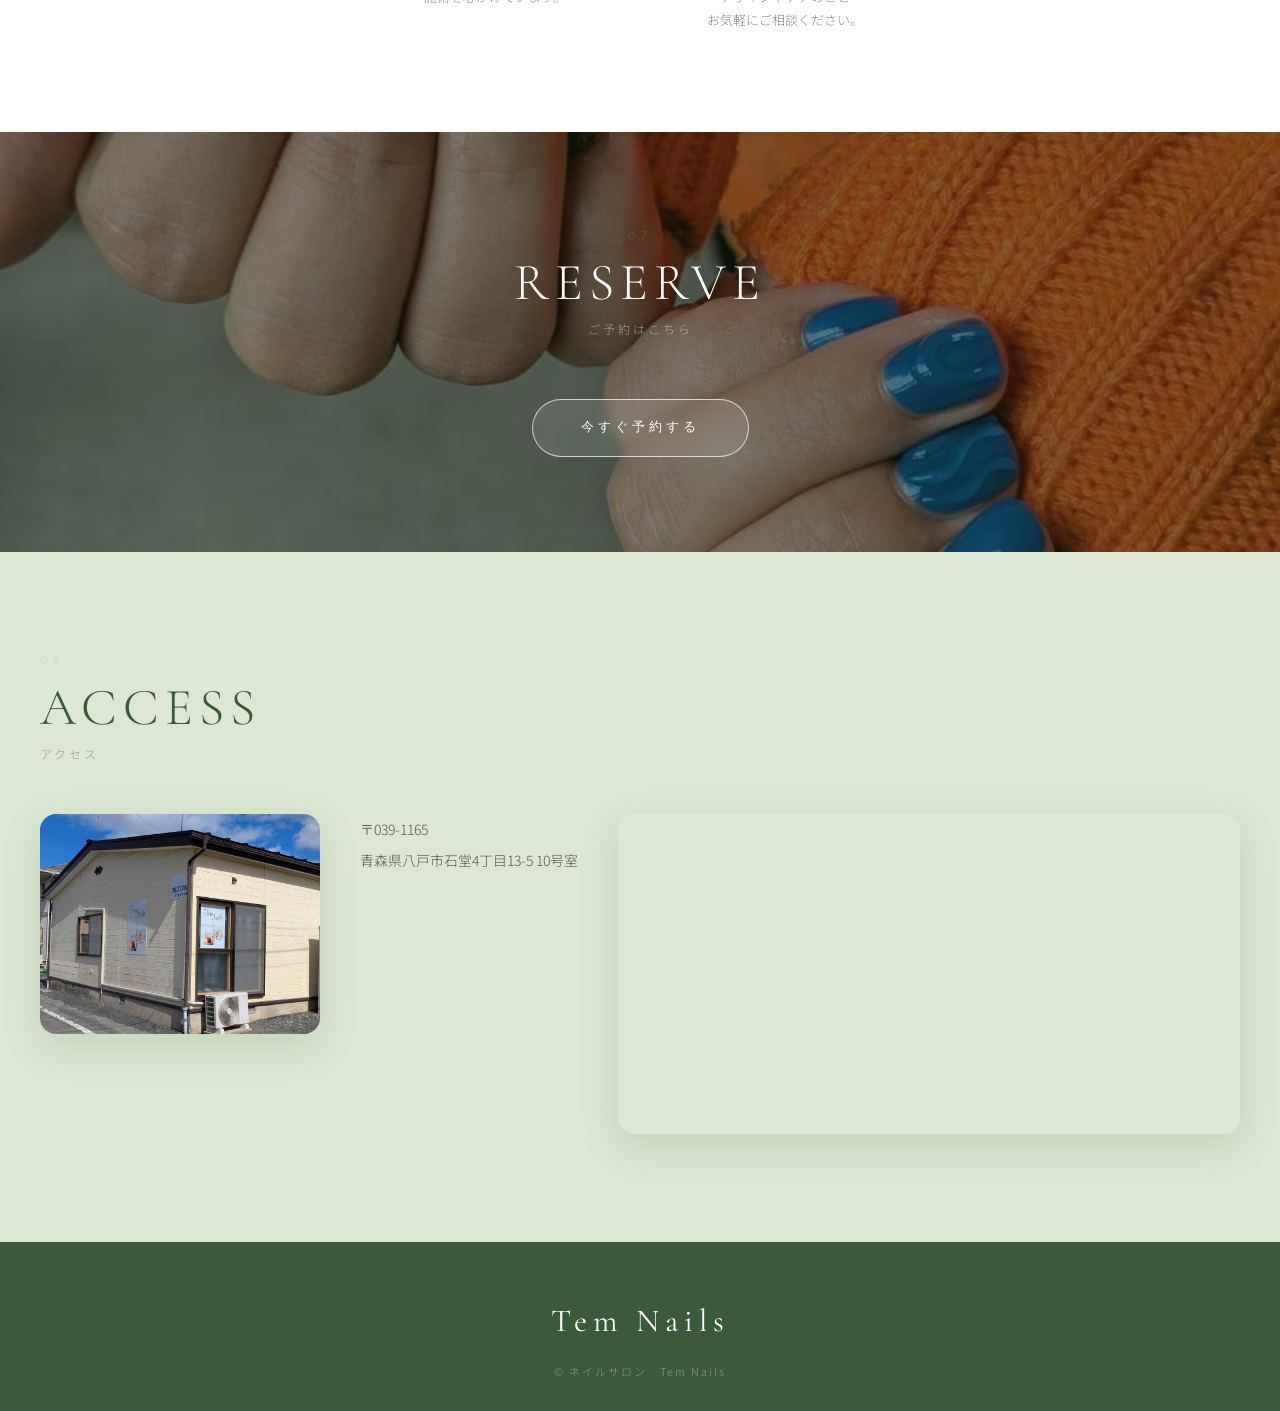
==== commit 012b6f9b: "Update index.html" ====
--- a/index.html
+++ b/index.html
@@ -168,18 +168,59 @@
     <div class="section-label">05</div>
     <h2 class="section-title">SCHEDULE</h2>
     <p class="section-sub">営業スケジュール</p>
-    <div class="schedule-grid">
-      <div class="schedule-item" onclick="openLightbox('imagesTem/TemT04.jpg')">
-        <img src="imagesTem/TemT04.jpg" alt="天間スケジュール">
-        <div class="schedule-label">天間 ゆり</div>
-        <div class="schedule-zoom"><i class="fas fa-expand"></i></div>
-      </div>
-      <div class="schedule-item" onclick="openLightbox('imagesTem/TemN04.jpg')">
-        <img src="imagesTem/TemN04.jpg" alt="Narumiスケジュール">
-        <div class="schedule-label">Narumi</div>
-        <div class="schedule-zoom"><i class="fas fa-expand"></i></div>
-      </div>
-    </div>
+
+    <!-- 月ナビゲーション -->
+    <div class="schedule-nav">
+      <button class="schedule-nav-btn" id="sched-prev" onclick="prevMonth()">&#8249;</button>
+      <span class="schedule-month-label" id="schedule-month-label">4月</span>
+      <button class="schedule-nav-btn" id="sched-next" onclick="nextMonth()">&#8250;</button>
+    </div>
+
+    <!-- スライダー本体 -->
+    <div class="schedule-slider-wrap">
+      <div class="schedule-slider" id="schedule-slider">
+
+        <!-- ▼ 1ヶ月目（画像名は実際のファイルに合わせてください） -->
+        <div class="schedule-slide">
+          <div class="schedule-grid">
+            <div class="schedule-item" onclick="openLightbox('imagesTem/TemT04.jpg')">
+              <img src="imagesTem/TemT04.jpg" alt="天間スケジュール 4月">
+              <div class="schedule-label">天間 ゆり</div>
+              <div class="schedule-zoom"><i class="fas fa-expand"></i></div>
+            </div>
+            <div class="schedule-item" onclick="openLightbox('imagesTem/TemN04.jpg')">
+              <img src="imagesTem/TemN04.jpg" alt="Narumi スケジュール 4月">
+              <div class="schedule-label">Narumi</div>
+              <div class="schedule-zoom"><i class="fas fa-expand"></i></div>
+            </div>
+          </div>
+        </div>
+
+        <!-- ▼ 2ヶ月目（画像名は実際のファイルに合わせてください） -->
+        <div class="schedule-slide">
+          <div class="schedule-grid">
+            <div class="schedule-item" onclick="openLightbox('imagesTem/TemT05.jpg')">
+              <img src="imagesTem/TemT05.jpg" alt="天間スケジュール 5月">
+              <div class="schedule-label">天間 ゆり</div>
+              <div class="schedule-zoom"><i class="fas fa-expand"></i></div>
+            </div>
+            <div class="schedule-item" onclick="openLightbox('imagesTem/TemN05.jpg')">
+              <img src="imagesTem/TemN05.jpg" alt="Narumi スケジュール 5月">
+              <div class="schedule-label">Narumi</div>
+              <div class="schedule-zoom"><i class="fas fa-expand"></i></div>
+            </div>
+          </div>
+        </div>
+
+      </div>
+    </div>
+
+    <!-- ドットインジケーター -->
+    <div class="schedule-dots">
+      <span class="schedule-dot active" onclick="goToMonth(0)"></span>
+      <span class="schedule-dot" onclick="goToMonth(1)"></span>
+    </div>
+
   </div>
 </section>
 
@@ -219,10 +260,7 @@
         <h3>Narumi</h3>
         <p class="staff-role">Nail Artist</p>
         <p class="staff-comment">
-  お一人おひとりのライフスタイルに<br>
-  寄り添ったデザインをご提案します。<br>
-  初めての方も、料金やケアのことなど<br>
-  お気軽にご相談ください。
+  新人ネイリストで<br>時間はかかりますが<br>お客様にご満足いただけるような<br>接客、技術向上を心がけています！<br>デザインやケアのこと<br>お気軽にご相談ください。
 </p>
       </div>
 
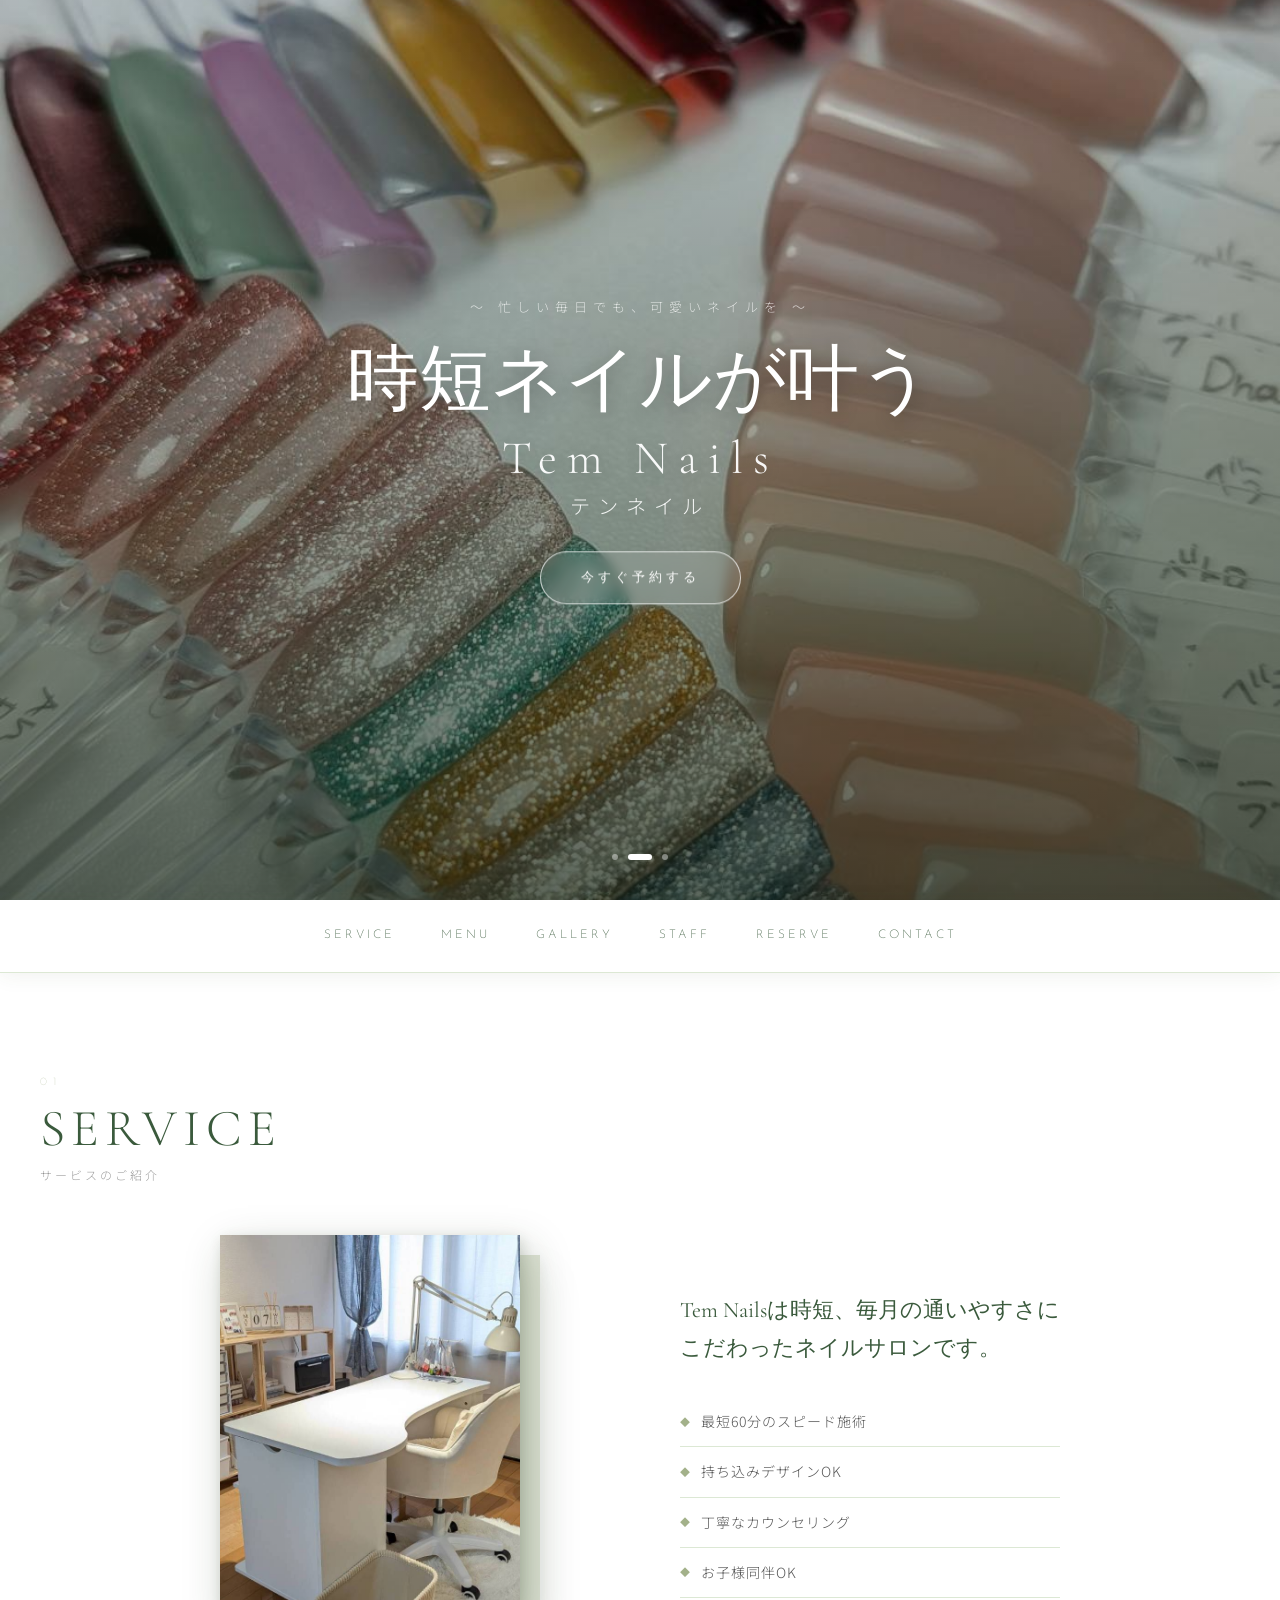
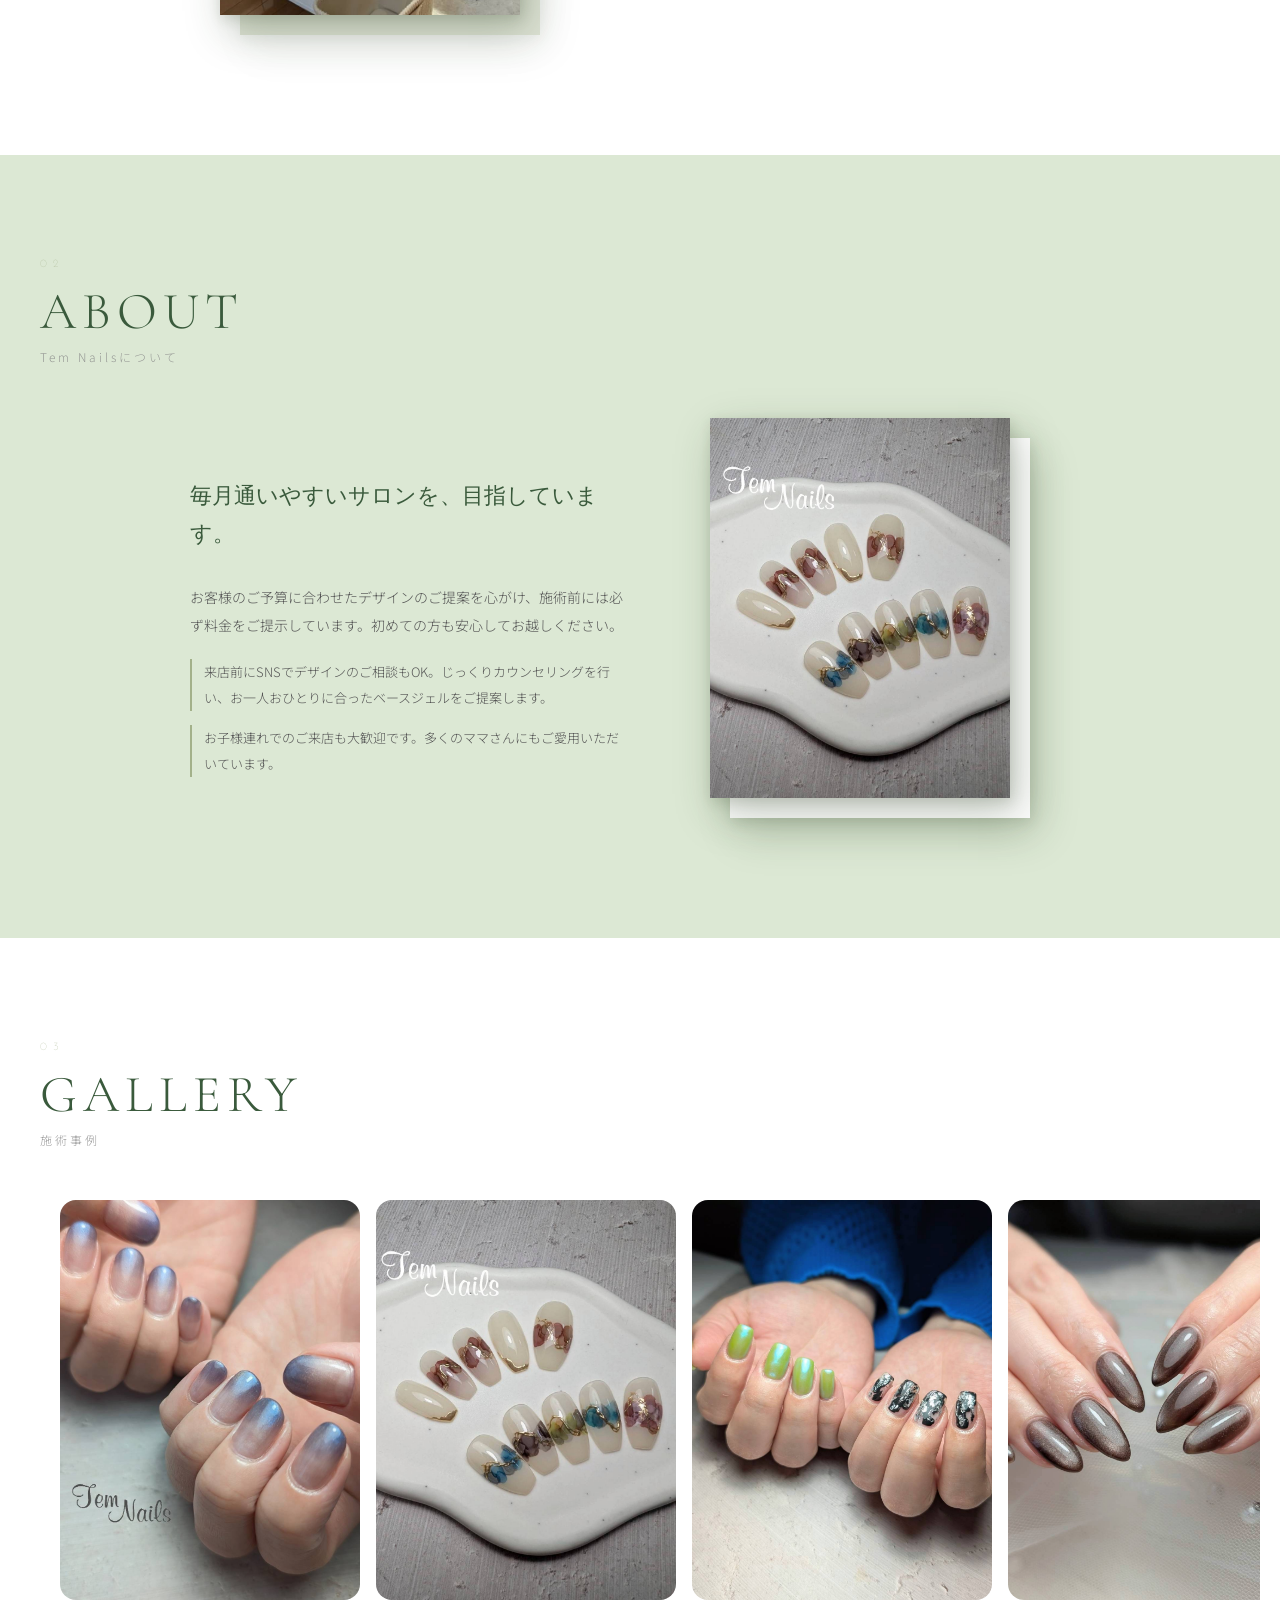
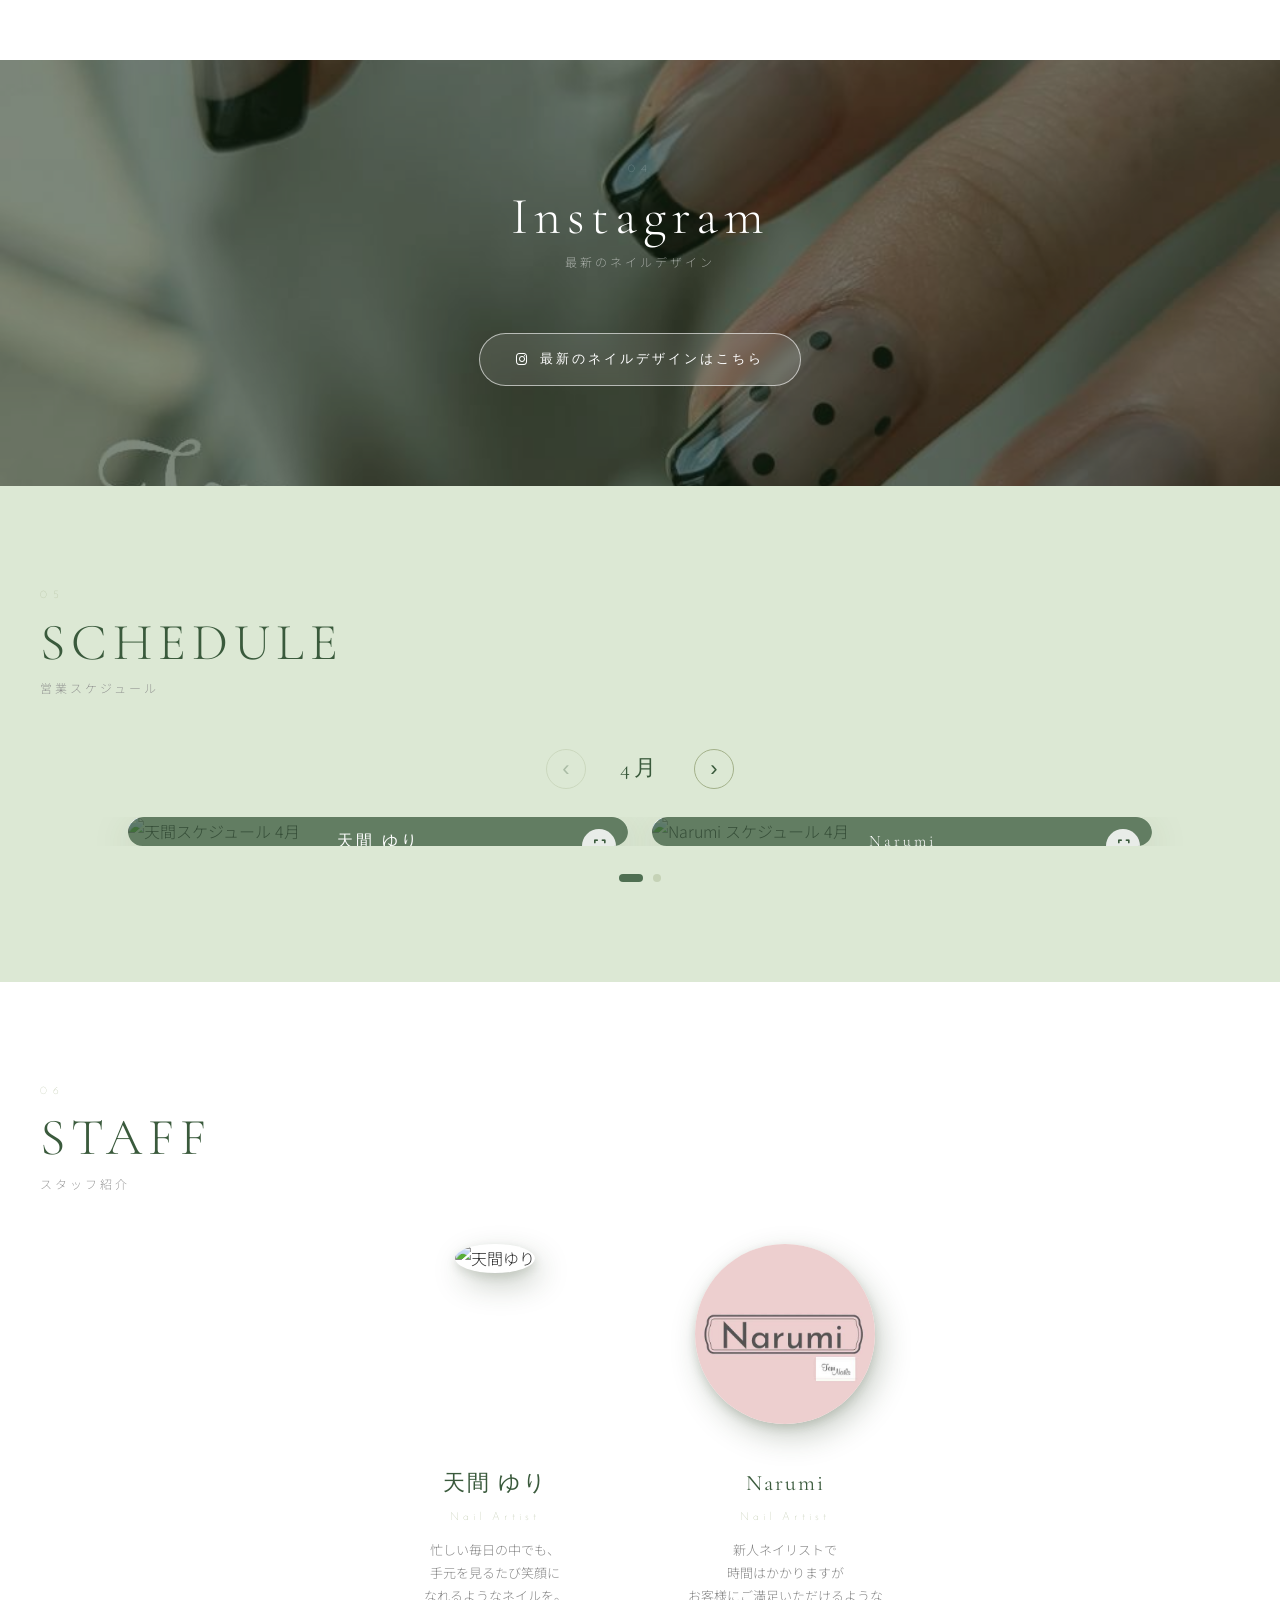
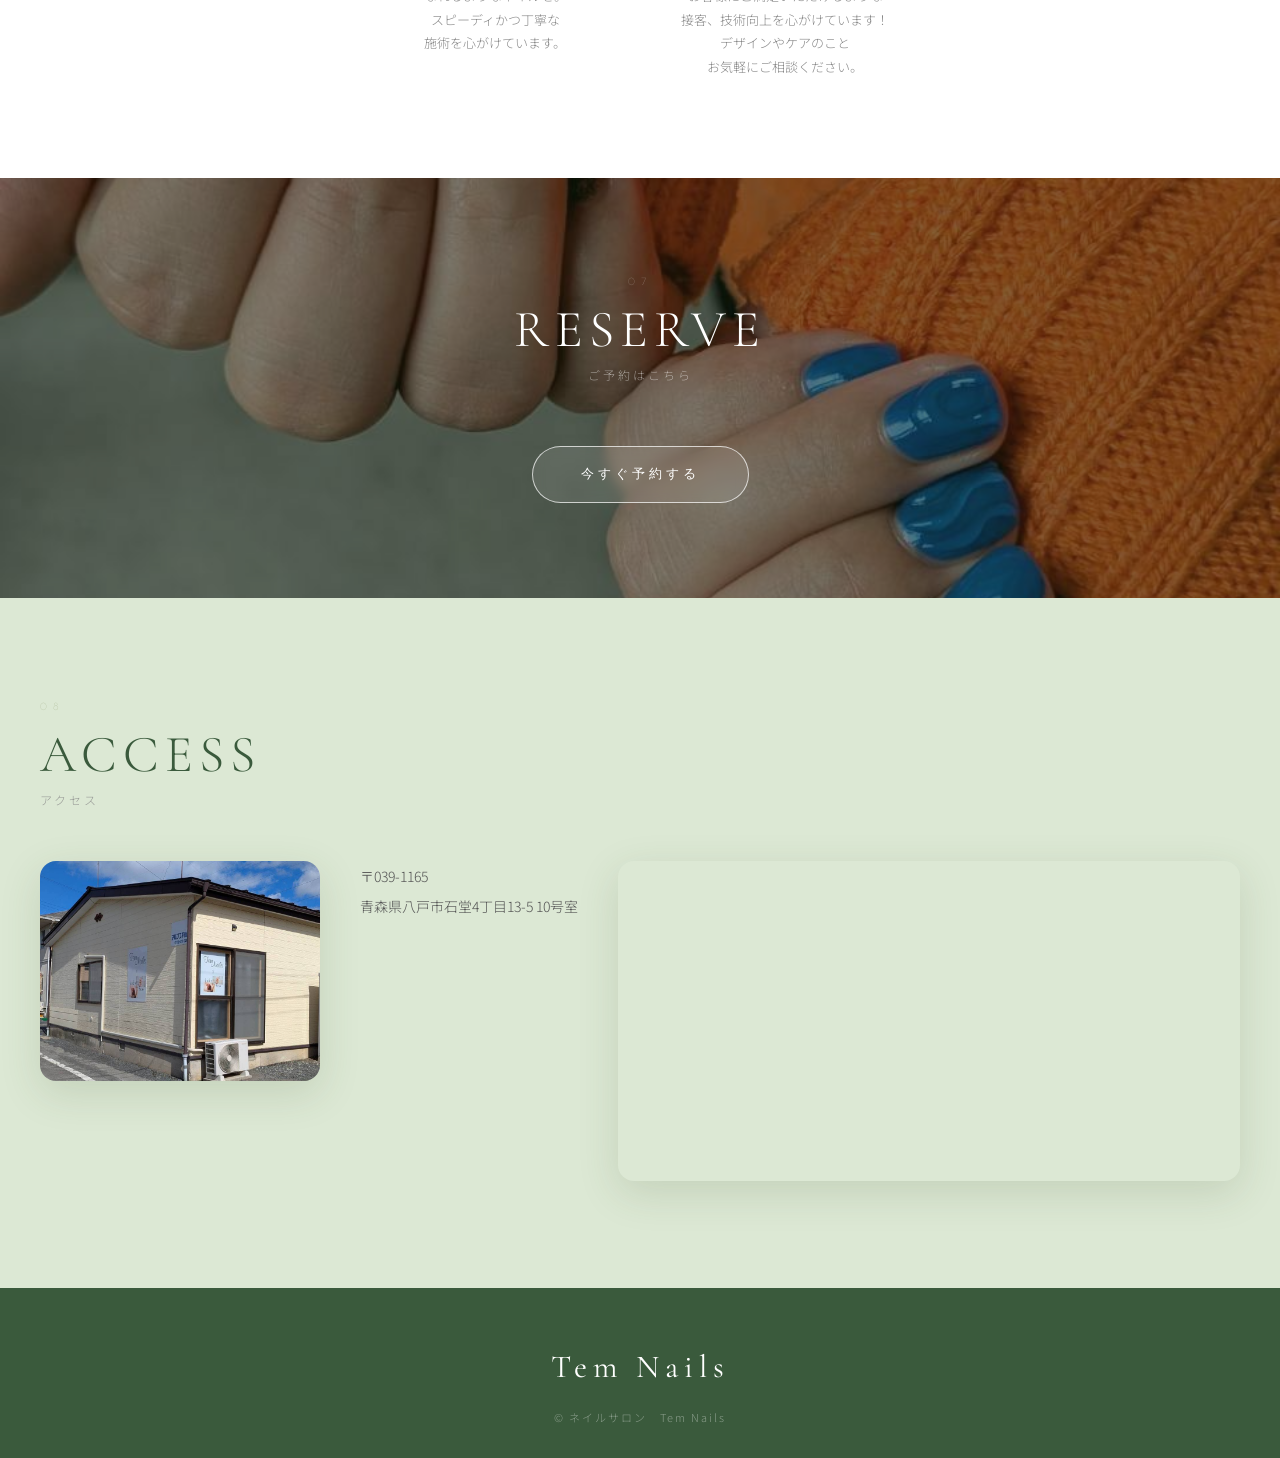
==== commit 9de0f5ac: "Update index.html" ====
--- a/index.html
+++ b/index.html
@@ -323,12 +323,10 @@
   document.getElementById('lightbox').classList.remove('active');
   document.body.style.overflow = '';
 }
-
 // ===== スライドショー =====
 let currentSlide = 0;
 const slides = document.querySelectorAll('.hero-slide');
 const dots = document.querySelectorAll('.dot');
-
 function goToSlide(n) {
   slides[currentSlide].classList.remove('active');
   dots[currentSlide].classList.remove('active');
@@ -336,19 +334,15 @@
   slides[currentSlide].classList.add('active');
   dots[currentSlide].classList.add('active');
 }
-
 function nextSlide() {
   goToSlide((currentSlide + 1) % slides.length);
 }
-
 setInterval(nextSlide, 4000);
-
 // ===== ギャラリー マウスドラッグスクロール =====
 const galleryWrap = document.querySelector('.gallery-scroll-wrap');
 let isDown = false;
 let startX;
 let scrollLeft;
-
 galleryWrap.addEventListener('mousedown', (e) => {
   isDown = true;
   startX = e.pageX - galleryWrap.offsetLeft;
@@ -363,6 +357,30 @@
   const walk = (x - startX) * 1.5;
   galleryWrap.scrollLeft = scrollLeft - walk;
 });
+// ===== スケジュールスライダー =====
+const scheduleMonths = ['4月', '5月'];
+let currentMonth = 0;
+function updateScheduleSlider() {
+  const slider = document.getElementById('schedule-slider');
+  slider.style.transform = `translateX(-${currentMonth * 100}%)`;
+  document.getElementById('schedule-month-label').textContent = scheduleMonths[currentMonth];
+  document.querySelectorAll('.schedule-dot').forEach((d, i) => {
+    d.classList.toggle('active', i === currentMonth);
+  });
+  document.getElementById('sched-prev').disabled = currentMonth === 0;
+  document.getElementById('sched-next').disabled = currentMonth === scheduleMonths.length - 1;
+}
+function prevMonth() {
+  if (currentMonth > 0) { currentMonth--; updateScheduleSlider(); }
+}
+function nextMonth() {
+  if (currentMonth < scheduleMonths.length - 1) { currentMonth++; updateScheduleSlider(); }
+}
+function goToMonth(n) {
+  currentMonth = n;
+  updateScheduleSlider();
+}
+updateScheduleSlider();
 </script>
 
 </body>
--- a/style.css
+++ b/style.css
@@ -888,3 +888,85 @@
     padding: 0 10px; /* 左右に少し余白を作る */
   }
 }
+/* ===== SCHEDULE SLIDER ===== */
+.schedule-nav {
+  display: flex;
+  align-items: center;
+  justify-content: center;
+  gap: 24px;
+  margin-bottom: 28px;
+}
+
+.schedule-month-label {
+  font-family: 'Cormorant Garamond', serif;
+  font-size: 22px;
+  font-weight: 400;
+  color: var(--green-dark);
+  letter-spacing: 4px;
+  min-width: 60px;
+  text-align: center;
+}
+
+.schedule-nav-btn {
+  background: none;
+  border: 1px solid var(--green-light);
+  color: var(--green-dark);
+  width: 40px;
+  height: 40px;
+  border-radius: 50%;
+  font-size: 22px;
+  line-height: 1;
+  cursor: pointer;
+  transition: all 0.3s;
+  display: flex;
+  align-items: center;
+  justify-content: center;
+}
+.schedule-nav-btn:hover {
+  background: var(--green-main);
+  border-color: var(--green-main);
+  color: var(--white);
+}
+.schedule-nav-btn:disabled {
+  opacity: 0.3;
+  cursor: default;
+  pointer-events: none;
+}
+
+.schedule-slider-wrap {
+  overflow: hidden;
+  width: 100%;
+}
+
+.schedule-slider {
+  display: flex;
+  transition: transform 0.5s ease;
+}
+
+.schedule-slide {
+  min-width: 100%;
+}
+
+/* ドット */
+.schedule-dots {
+  display: flex;
+  justify-content: center;
+  gap: 10px;
+  margin-top: 28px;
+}
+
+.schedule-dot {
+  width: 8px;
+  height: 8px;
+  border-radius: 50%;
+  background: var(--green-light);
+  opacity: 0.4;
+  cursor: pointer;
+  transition: all 0.3s;
+}
+.schedule-dot.active {
+  opacity: 1;
+  background: var(--green-main);
+  width: 24px;
+  border-radius: 4px;
+}
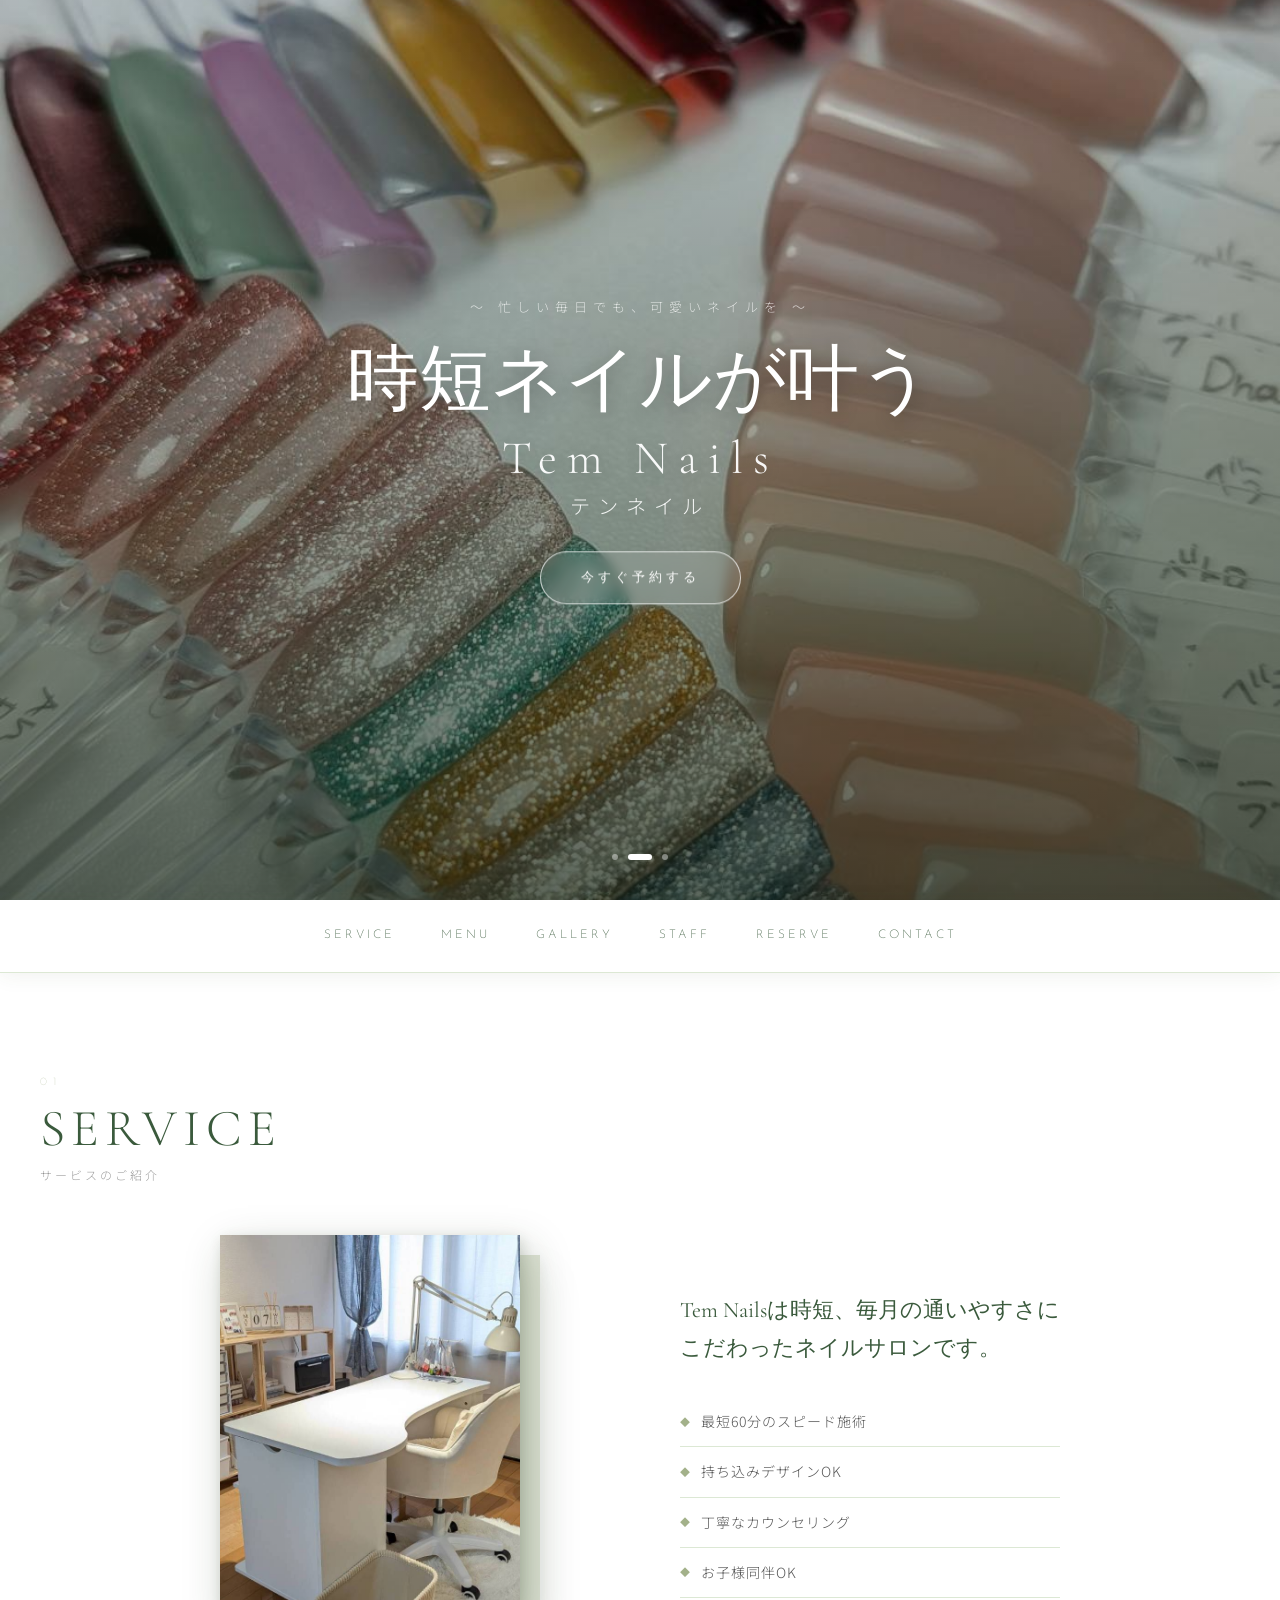
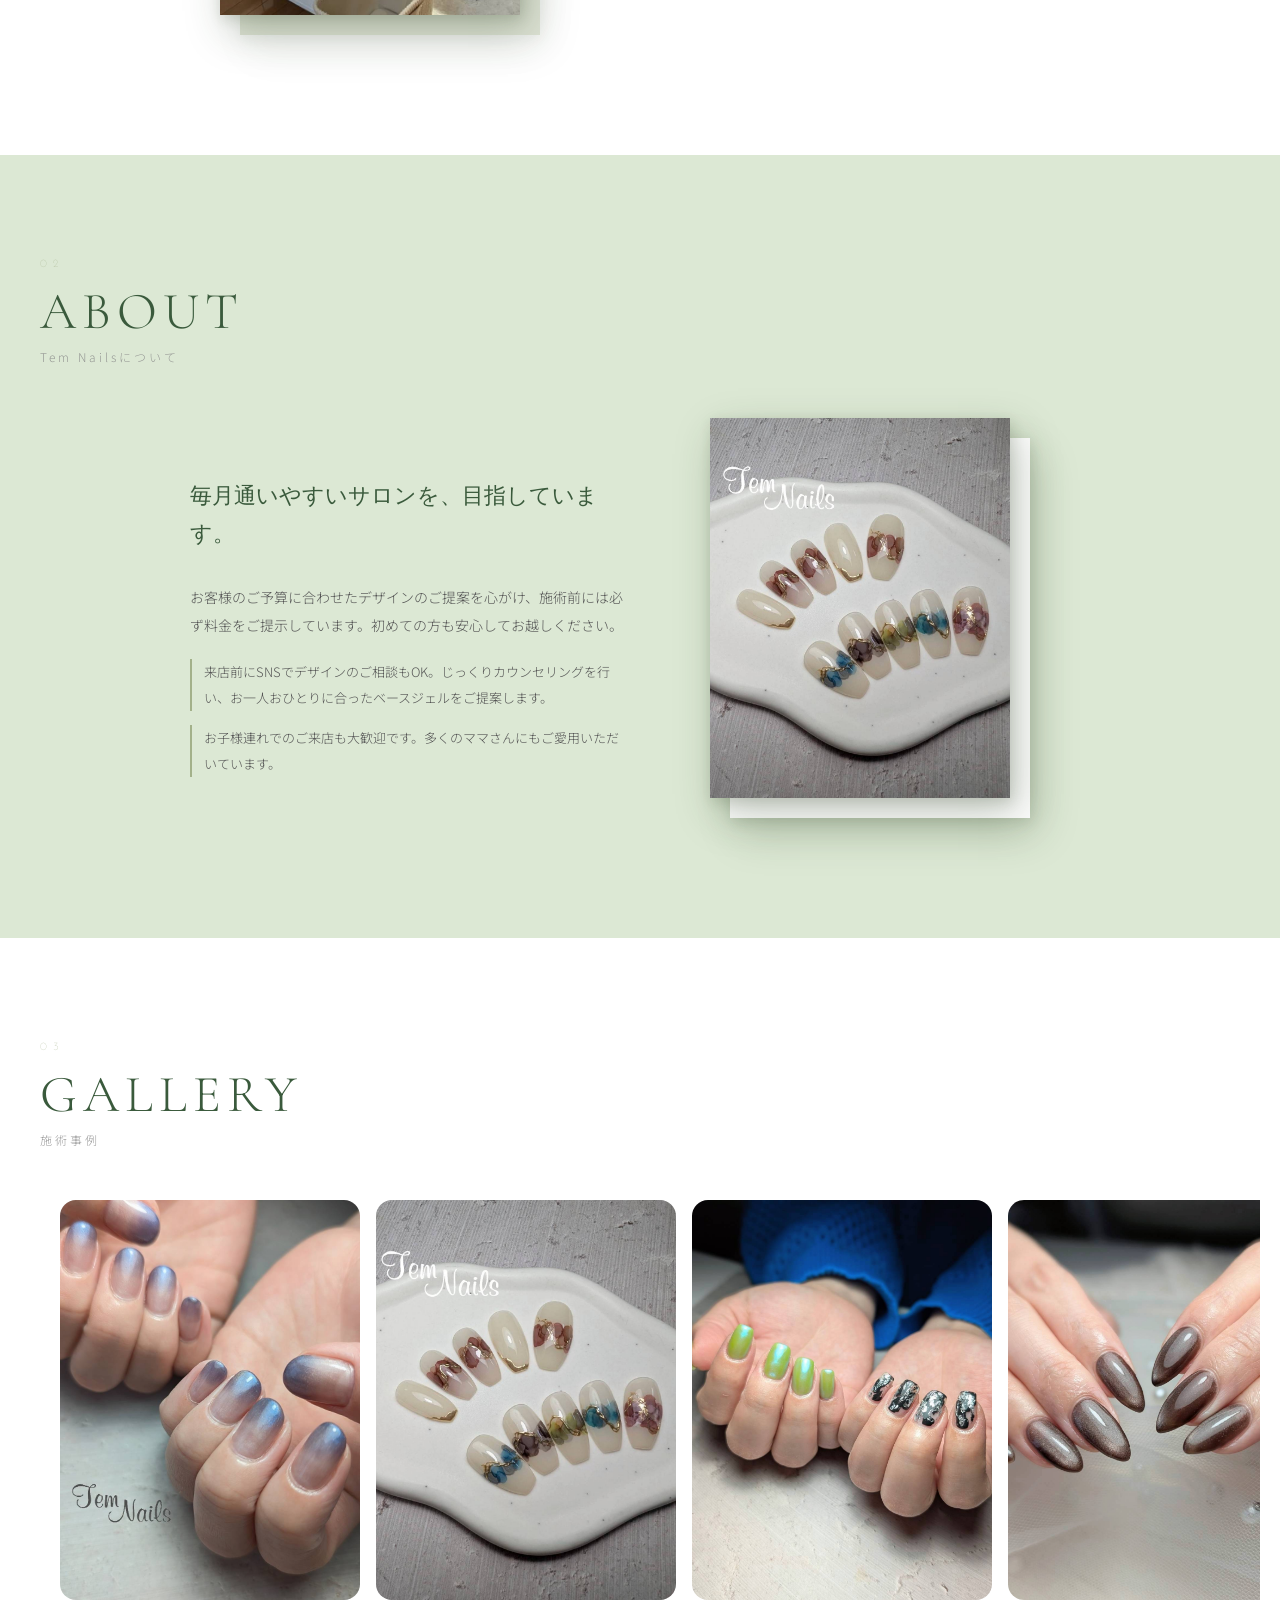
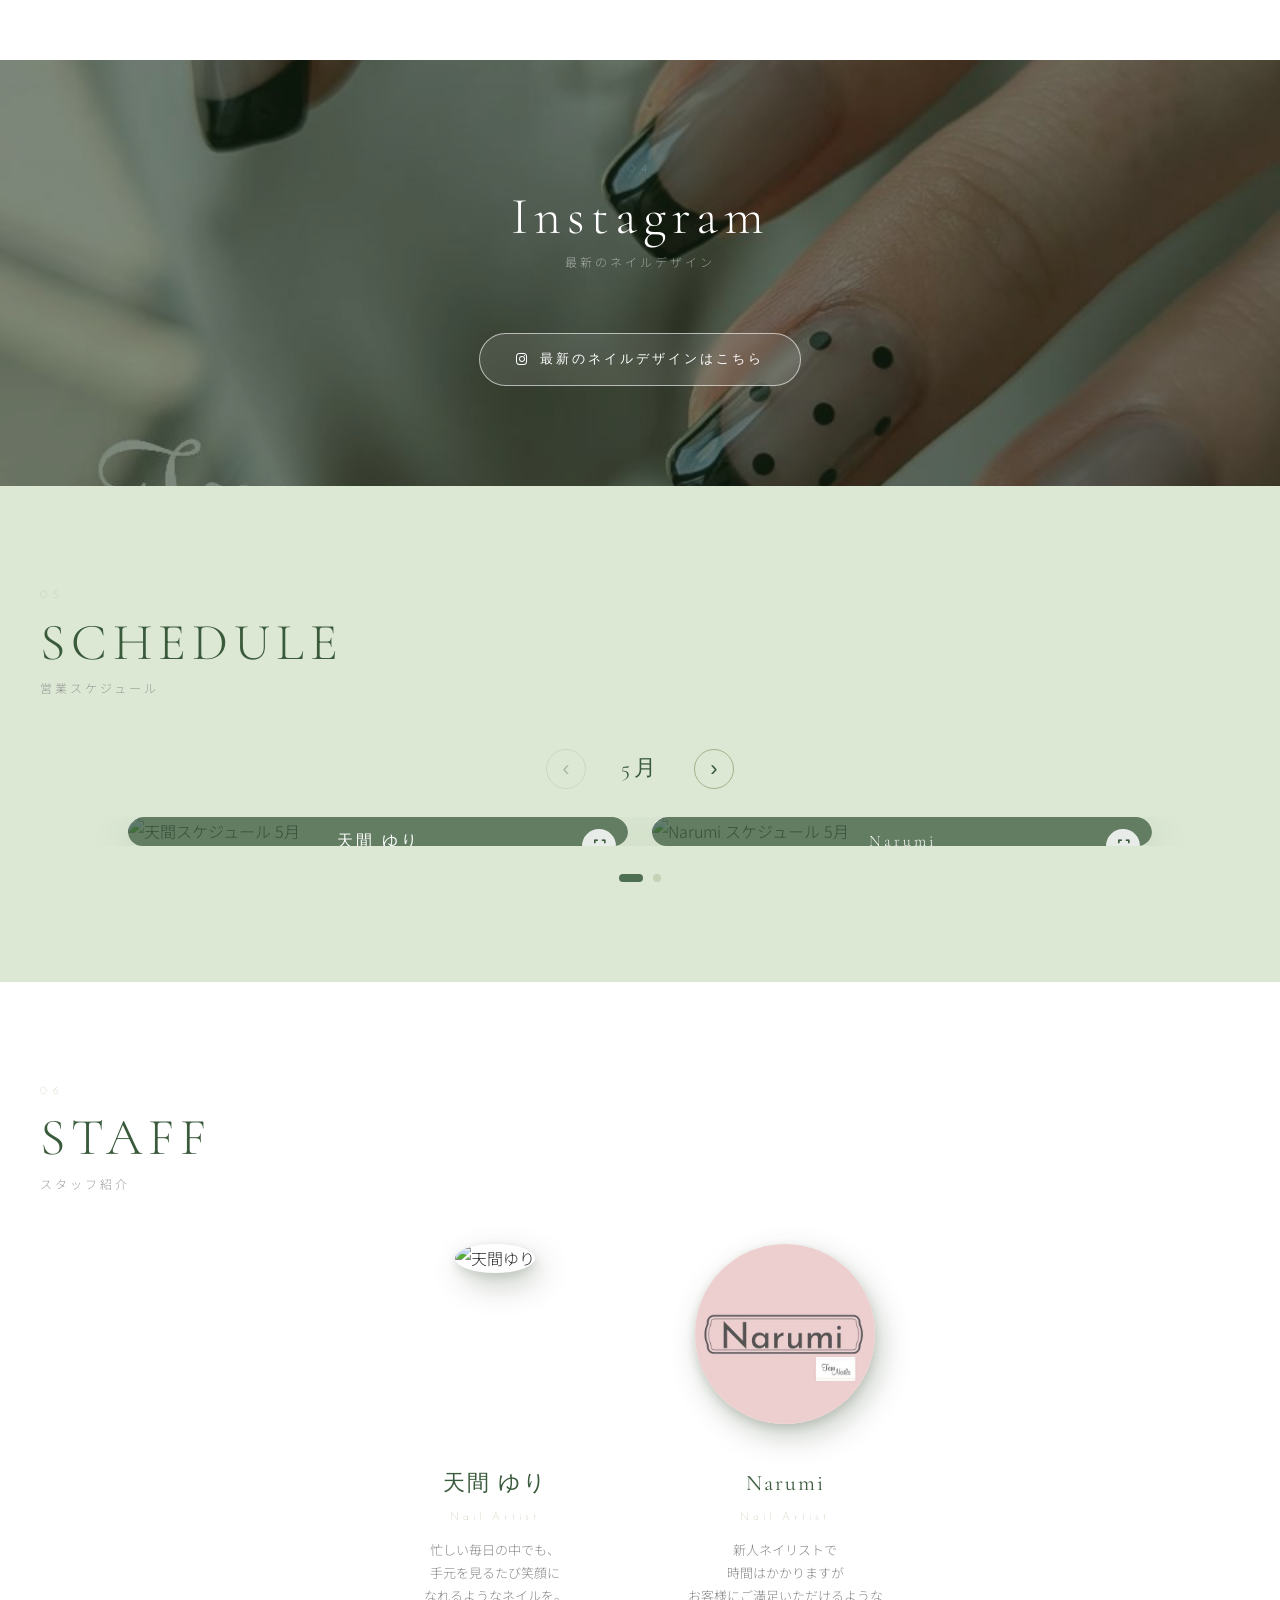
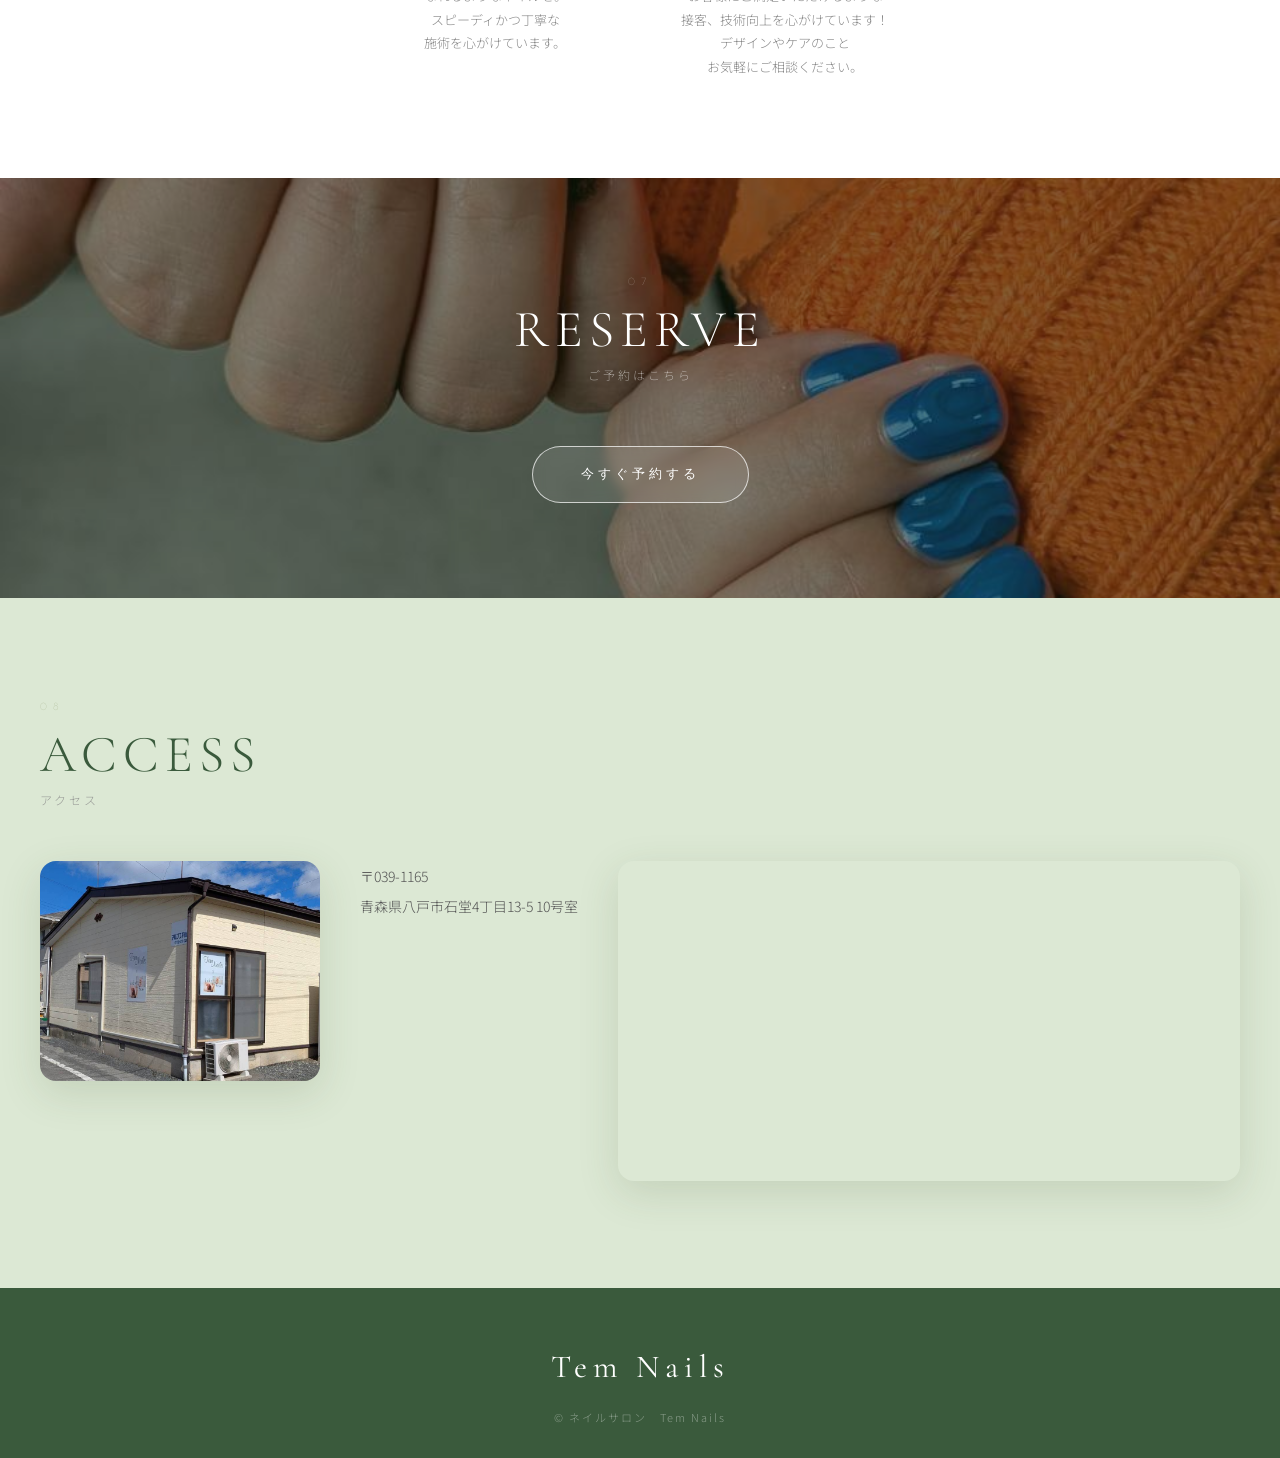
==== commit 933bfdbf: "Update index.html" ====
--- a/index.html
+++ b/index.html
@@ -38,7 +38,7 @@
         <span class="hero-title-en">Tem Nails</span>
         <span class="hero-title-ja">テンネイル</span>
       </h1>
-      <a href="https://l.instagram.com/?u=https%3A%2F%2Fline.me%2Fti%2Fp%2FDaNY7QC4sG%3Futm_source%3Dig%26utm_medium%3Dsocial%26utm_content%3Dlink_in_bio%26fbclid%3DPAZXh0bgNhZW0CMTEAc3J0YwZhcHBfaWQMMjU2MjgxMDQwNTU4AAGndSQQoOgyfoHvBUkQ-bI_96WMexw70JC1AxlS_8j-iHX06WxYM5GrkdEALU4_aem_Av01XjBPyZtPpTLDg-YP4g&e=AT6alejQnC47FV5-nZRR3wYfXRXhvJJYxQtjBmNuZ2EOuNpbGDai5Tbqi87ruS8vMyZt9uiZAgTm7Xg0TDS5D_OioqzLBSCvYqaBLD5ioQ" class="hero-btn" target="_blank">今すぐ予約する</a>
+      <a href="line.me/ti/p/DaNY7QC4sG" class="hero-btn" target="_blank">今すぐ予約する</a>
     </div>
 
     <!-- スライドドット -->
@@ -172,7 +172,7 @@
     <!-- 月ナビゲーション -->
     <div class="schedule-nav">
       <button class="schedule-nav-btn" id="sched-prev" onclick="prevMonth()">&#8249;</button>
-      <span class="schedule-month-label" id="schedule-month-label">4月</span>
+      <span class="schedule-month-label" id="schedule-month-label">5月</span>
       <button class="schedule-nav-btn" id="sched-next" onclick="nextMonth()">&#8250;</button>
     </div>
 
@@ -181,22 +181,6 @@
       <div class="schedule-slider" id="schedule-slider">
 
         <!-- ▼ 1ヶ月目（画像名は実際のファイルに合わせてください） -->
-        <div class="schedule-slide">
-          <div class="schedule-grid">
-            <div class="schedule-item" onclick="openLightbox('imagesTem/TemT04.jpg')">
-              <img src="imagesTem/TemT04.jpg" alt="天間スケジュール 4月">
-              <div class="schedule-label">天間 ゆり</div>
-              <div class="schedule-zoom"><i class="fas fa-expand"></i></div>
-            </div>
-            <div class="schedule-item" onclick="openLightbox('imagesTem/TemN04.jpg')">
-              <img src="imagesTem/TemN04.jpg" alt="Narumi スケジュール 4月">
-              <div class="schedule-label">Narumi</div>
-              <div class="schedule-zoom"><i class="fas fa-expand"></i></div>
-            </div>
-          </div>
-        </div>
-
-        <!-- ▼ 2ヶ月目（画像名は実際のファイルに合わせてください） -->
         <div class="schedule-slide">
           <div class="schedule-grid">
             <div class="schedule-item" onclick="openLightbox('imagesTem/TemT05.jpg')">
@@ -212,6 +196,22 @@
           </div>
         </div>
 
+        <!-- ▼ 2ヶ月目（画像名は実際のファイルに合わせてください） -->
+        <div class="schedule-slide">
+          <div class="schedule-grid">
+            <div class="schedule-item" onclick="openLightbox('imagesTem/TemT06.jpg')">
+              <img src="imagesTem/TemT06.jpg" alt="天間スケジュール 6月">
+              <div class="schedule-label">天間 ゆり</div>
+              <div class="schedule-zoom"><i class="fas fa-expand"></i></div>
+            </div>
+            <div class="schedule-item" onclick="openLightbox('imagesTem/TemN06.jpg')">
+              <img src="imagesTem/TemN06.jpg" alt="Narumi スケジュール 6月">
+              <div class="schedule-label">Narumi</div>
+              <div class="schedule-zoom"><i class="fas fa-expand"></i></div>
+            </div>
+          </div>
+        </div>
+
       </div>
     </div>
 
@@ -276,7 +276,7 @@
     <div class="section-label light">07</div>
     <h2 class="section-title light">RESERVE</h2>
     <p class="section-sub light">ご予約はこちら</p>
-    <a href="https://l.instagram.com/?u=https%3A%2F%2Fline.me%2Fti%2Fp%2FDaNY7QC4sG%3Futm_source%3Dig%26utm_medium%3Dsocial%26utm_content%3Dlink_in_bio%26fbclid%3DPAZXh0bgNhZW0CMTEAc3J0YwZhcHBfaWQMMjU2MjgxMDQwNTU4AAGndSQQoOgyfoHvBUkQ-bI_96WMexw70JC1AxlS_8j-iHX06WxYM5GrkdEALU4_aem_Av01XjBPyZtPpTLDg-YP4g&e=AT6alejQnC47FV5-nZRR3wYfXRXhvJJYxQtjBmNuZ2EOuNpbGDai5Tbqi87ruS8vMyZt9uiZAgTm7Xg0TDS5D_OioqzLBSCvYqaBLD5ioQ" class="reserve-btn" target="_blank">今すぐ予約する</a>
+    <a href="line.me/ti/p/DaNY7QC4sG" class="reserve-btn" target="_blank">今すぐ予約する</a>
   </div>
 </section>
 
@@ -358,7 +358,7 @@
   galleryWrap.scrollLeft = scrollLeft - walk;
 });
 // ===== スケジュールスライダー =====
-const scheduleMonths = ['4月', '5月'];
+const scheduleMonths = ['5月', '6月'];
 let currentMonth = 0;
 function updateScheduleSlider() {
   const slider = document.getElementById('schedule-slider');
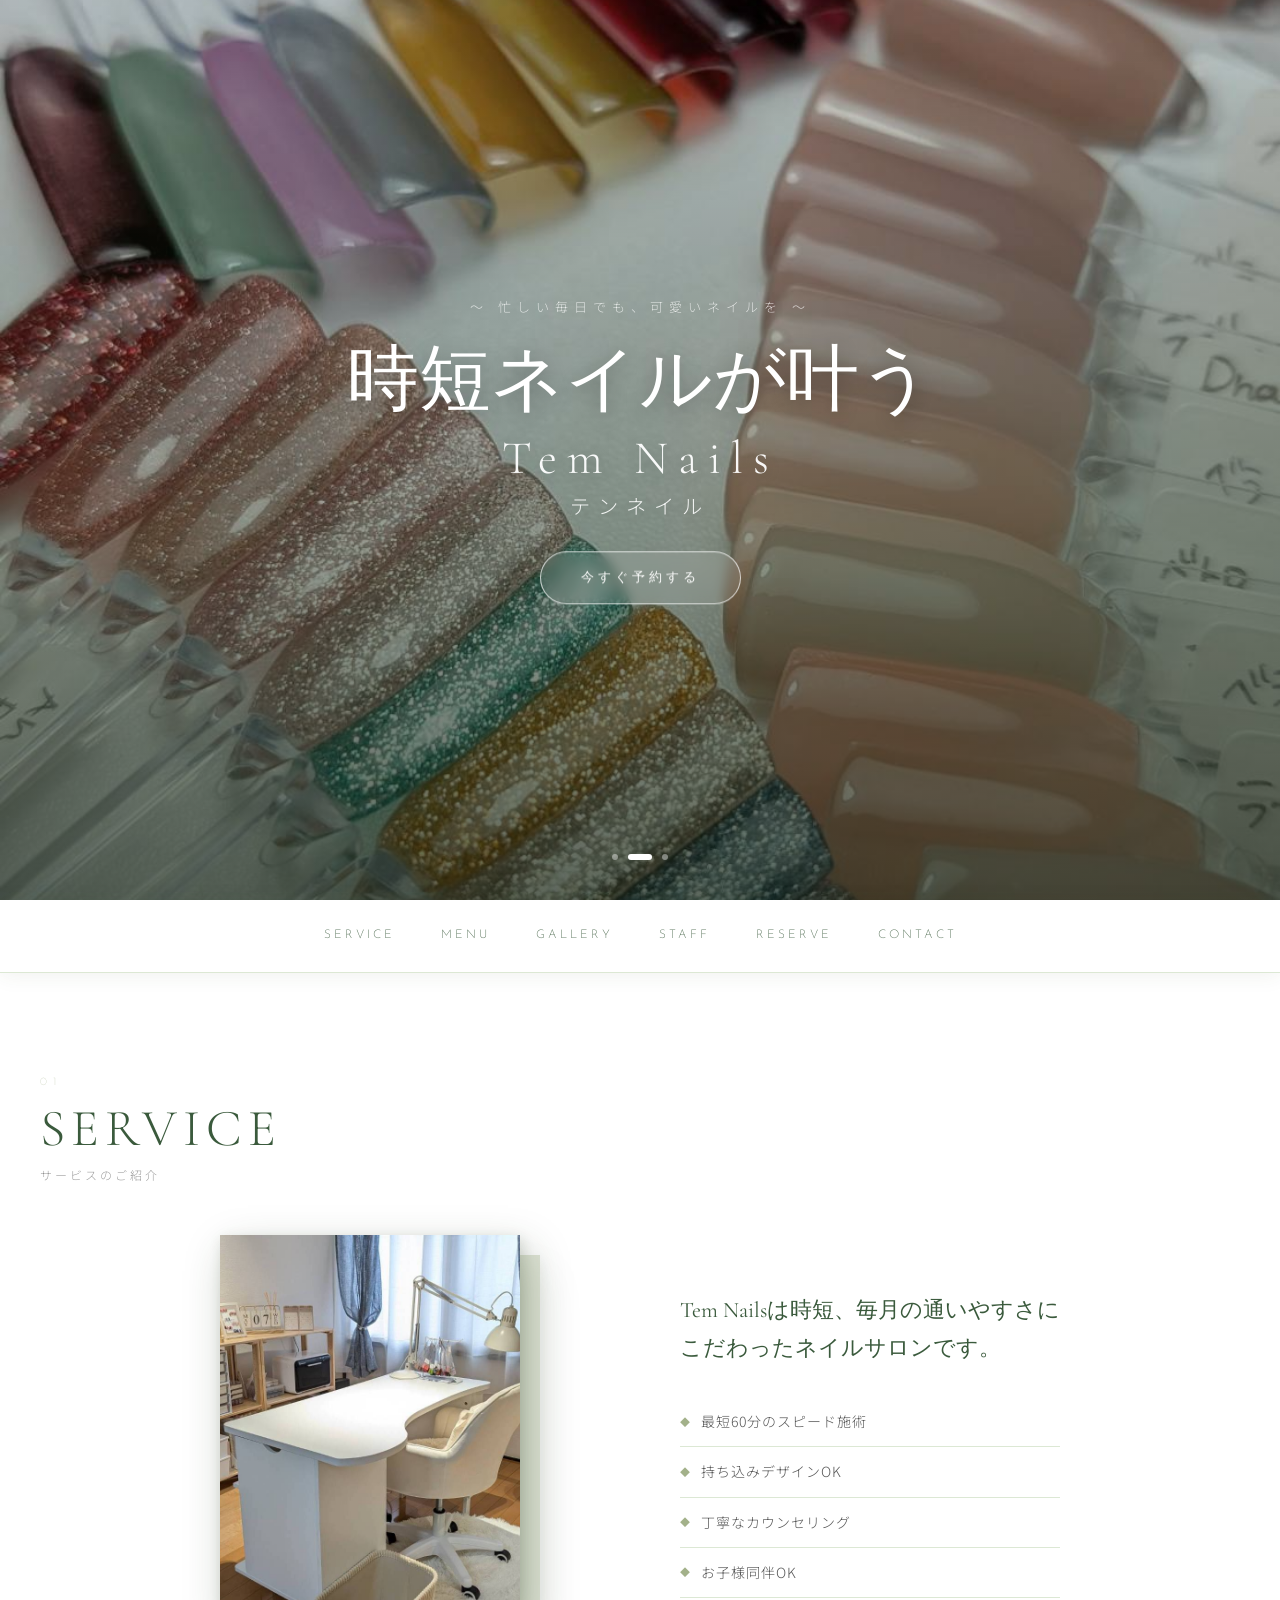
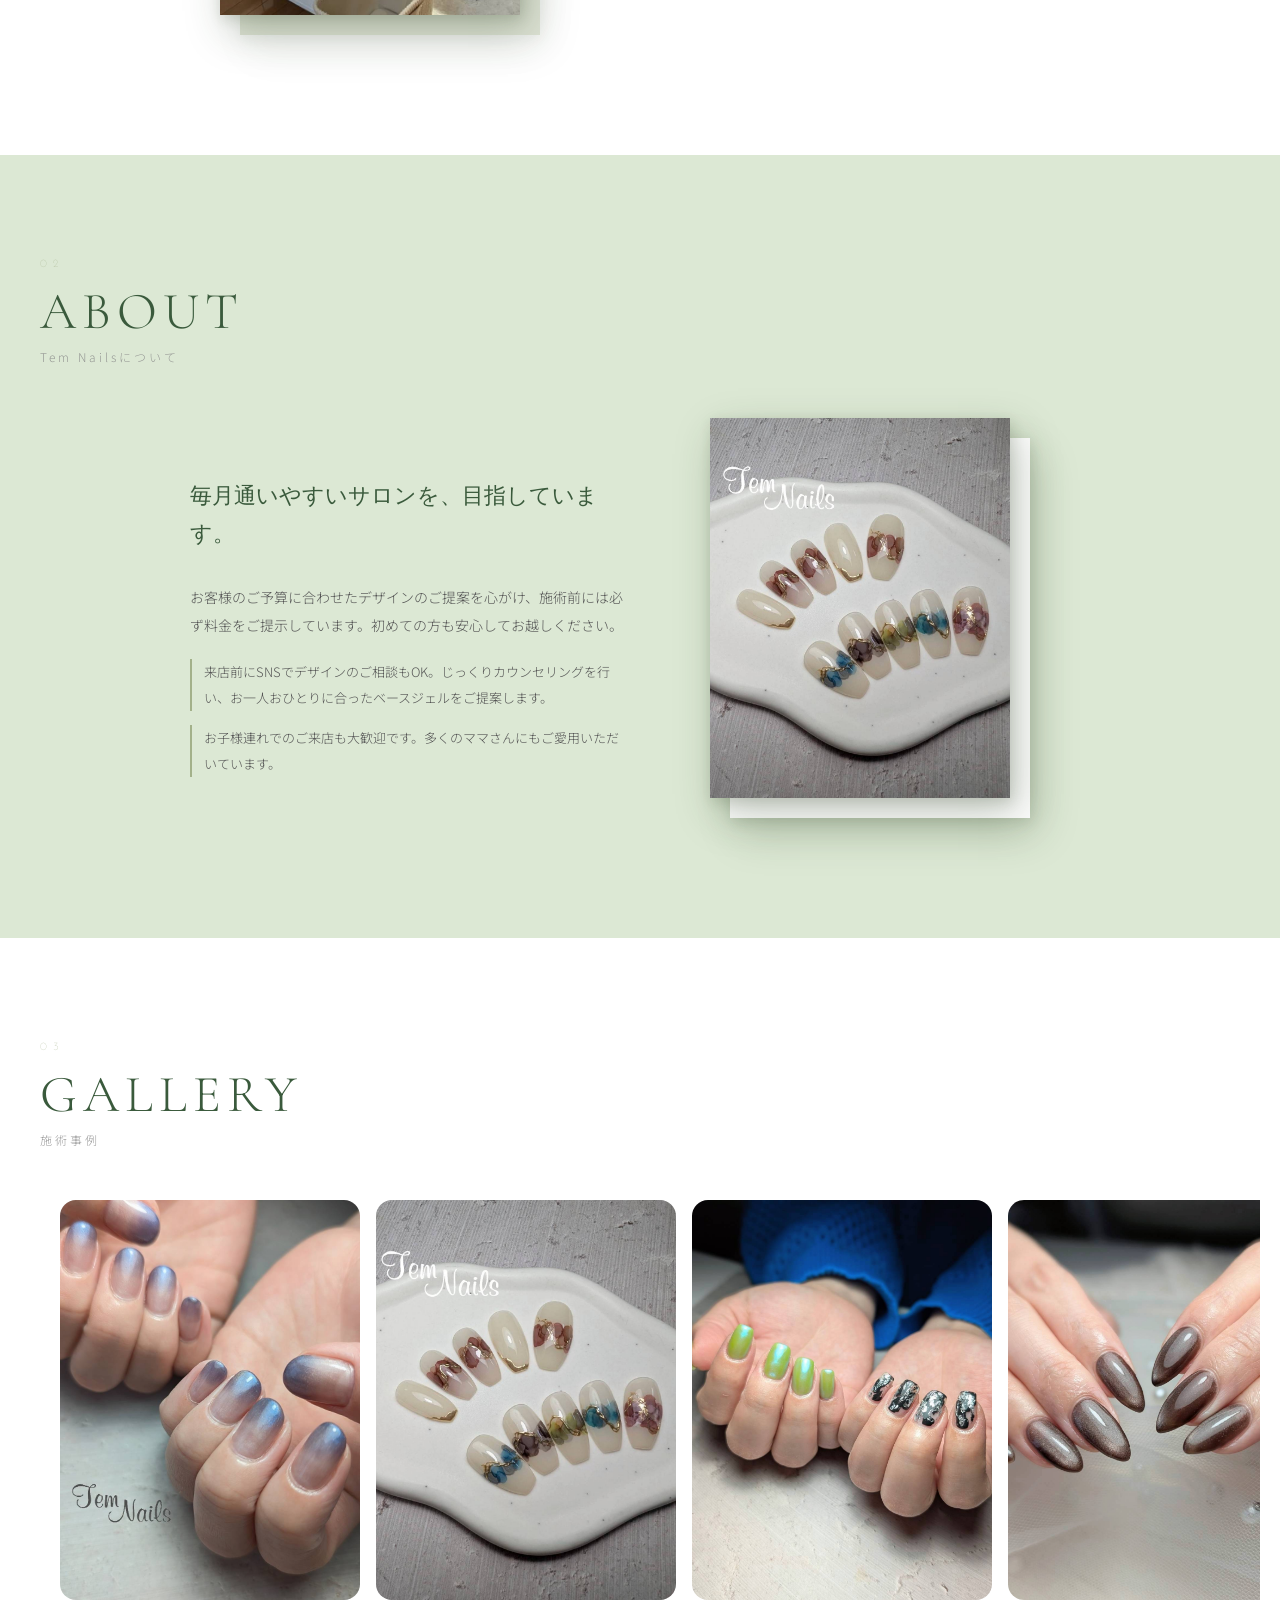
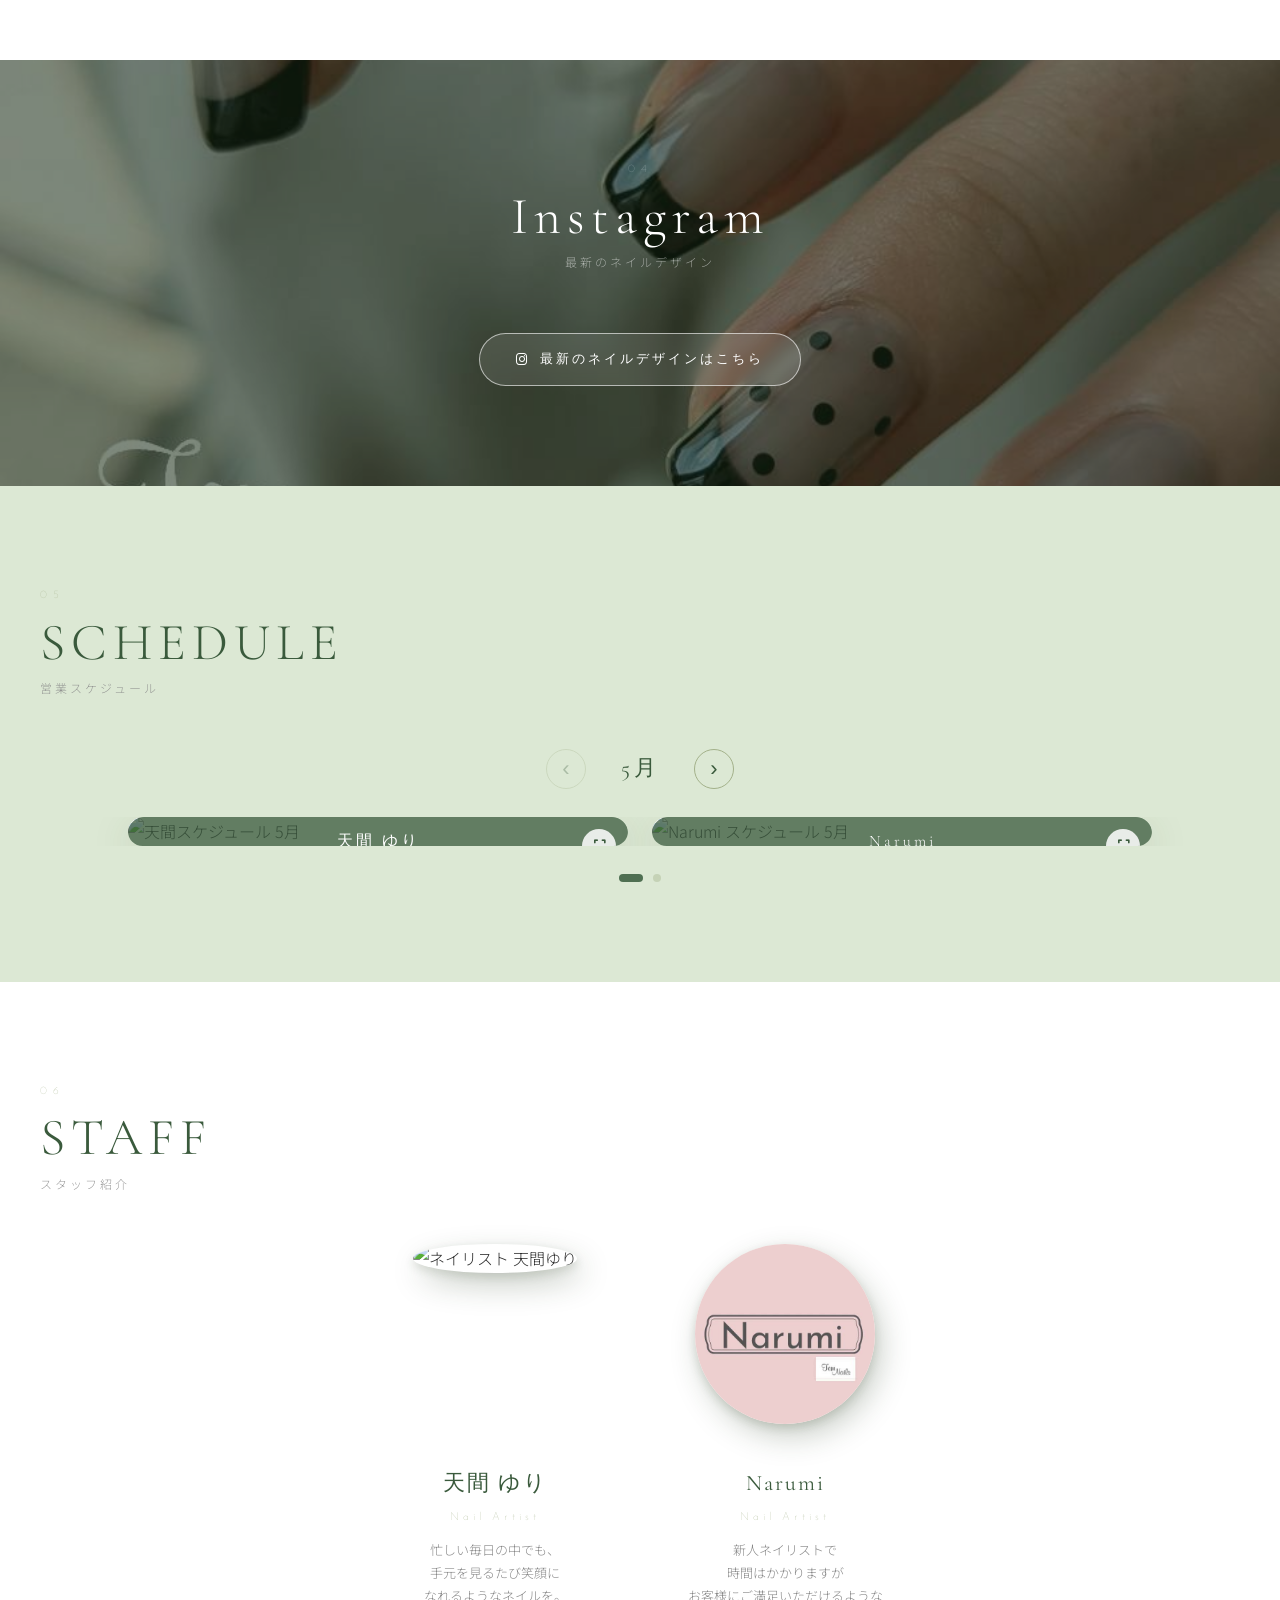
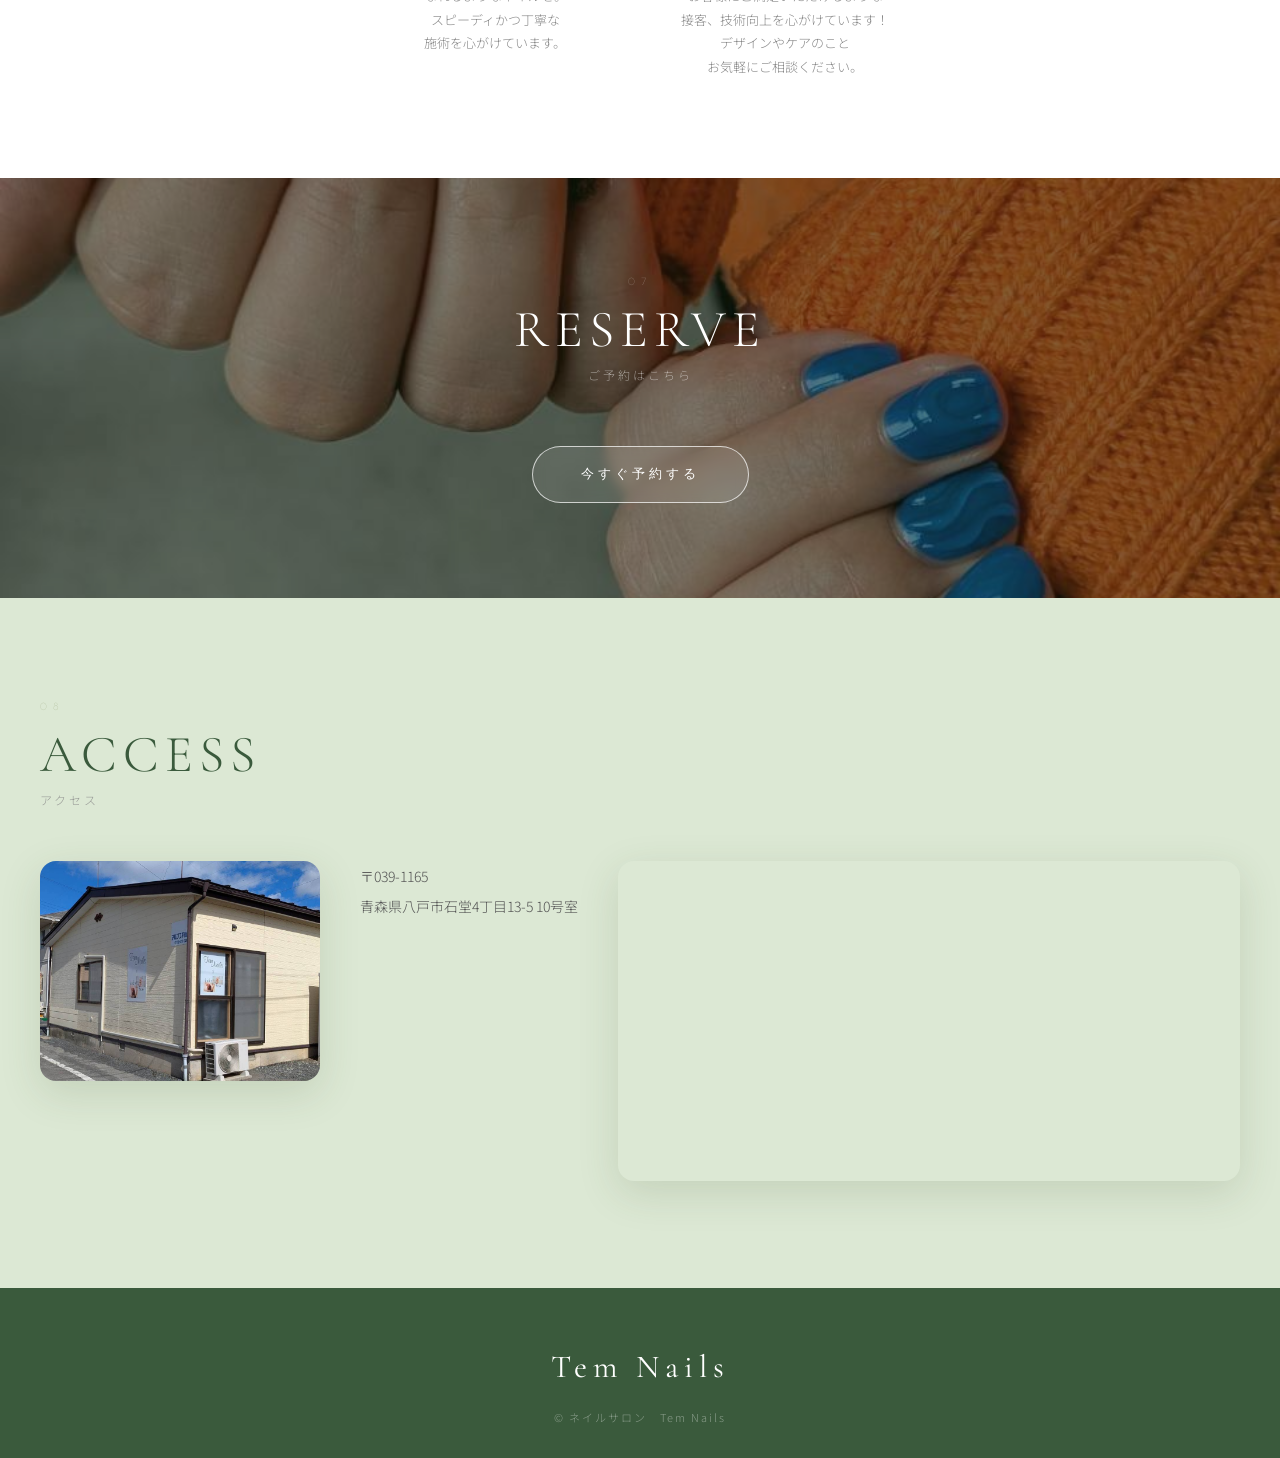
==== commit 68f2967e: "Update index.html" ====
--- a/index.html
+++ b/index.html
@@ -2,8 +2,40 @@
 <html lang="ja">
 <head>
 <meta charset="UTF-8">
-<meta name="viewport" content="width=device-width, initial-scale=1.0">
-<title>Tem Nails</title>
+<meta name="google-site-verification" content="9ICatJT-9WFHxgKrY9hm1-aLobFMmDIspjWPcSCnsGo" />
+<title>青森県八戸市の時短ネイルサロン Tem Nails（テンネイル）</title>
+  <script type="application/ld+json">
+{
+  "@context": "https://schema.org",
+  "@type": "NailSalon",
+  "name": "Tem Nails",
+  "image": "https://mumei-web.github.io/Tem.Nails/imagesTem/Tem1.jpg",
+  "address": {
+    "@type": "PostalAddress",
+    "streetAddress": "石堂4丁目13-5 10号室",
+    "addressLocality": "八戸市",
+    "addressRegion": "青森県",
+    "postalCode": "039-1165",
+    "addressCountry": "JP"
+  },
+  "geo": {
+    "@type": "GeoCoordinates",
+    "latitude": 40.5284, 
+    "longitude": 141.4641
+  },
+  "url": "https://mumei-web.github.io/Tem.Nails/",
+  "telephone": "電話番号（あれば）",
+  "openingHoursSpecification": [
+    {
+      "@type": "OpeningHoursSpecification",
+      "dayOfWeek": ["Monday", "Tuesday", "Wednesday", "Thursday", "Friday", "Saturday", "Sunday"],
+      "opens": "09:00",
+      "closes": "20:00"
+    }
+  ]
+}
+</script>
+<meta name="description" content="青森県八戸市石堂にあるネイルサロンTem Nails（テンネイル）です。最短60分のスピード施術で忙しい毎日でも可愛いネイルを。お子様連れも大歓迎です。">
 
 <link href="https://fonts.googleapis.com/css2?family=Cormorant+Garamond:ital,wght@0,300;0,400;1,300;1,400&family=Noto+Sans+JP:wght@200;300;400&family=Josefin+Sans:wght@100;200;300&display=swap" rel="stylesheet">
 <link rel="stylesheet" href="https://cdnjs.cloudflare.com/ajax/libs/font-awesome/6.5.0/css/all.min.css">
@@ -38,7 +70,7 @@
         <span class="hero-title-en">Tem Nails</span>
         <span class="hero-title-ja">テンネイル</span>
       </h1>
-      <a href="line.me/ti/p/DaNY7QC4sG" class="hero-btn" target="_blank">今すぐ予約する</a>
+      <a href="https://line.me/ti/p/DaNY7QC4sG" class="hero-btn" target="_blank">今すぐ予約する</a>
     </div>
 
     <!-- スライドドット -->
@@ -56,7 +88,7 @@
     <a href="#gallery">GALLERY</a>
     <a href="#staff">STAFF</a>
     <a href="#info">RESERVE</a>
-    <a href="https://l.instagram.com/?u=https%3A%2F%2Fline.me%2Fti%2Fp%2FDaNY7QC4sG%3Futm_source%3Dig%26utm_medium%3Dsocial%26utm_content%3Dlink_in_bio%26fbclid%3DPAZXh0bgNhZW0CMTEAc3J0YwZhcHBfaWQMMjU2MjgxMDQwNTU4AAGndSQQoOgyfoHvBUkQ-bI_96WMexw70JC1AxlS_8j-iHX06WxYM5GrkdEALU4_aem_Av01XjBPyZtPpTLDg-YP4g&e=AT6alejQnC47FV5-nZRR3wYfXRXhvJJYxQtjBmNuZ2EOuNpbGDai5Tbqi87ruS8vMyZt9uiZAgTm7Xg0TDS5D_OioqzLBSCvYqaBLD5ioQ">CONTACT</a>
+    <a href="https://line.me/ti/p/DaNY7QC4sG">CONTACT</a>
   </nav>
 </header>
 
@@ -129,22 +161,22 @@
   <div class="gallery-scroll-wrap">
     <div class="gallery-scroll">
       <div class="gallery-scroll-item">
-        <img src="imagesTem/Tem11.jpg" alt="ブラウンアーモンド">
-      </div>
-      <div class="gallery-scroll-item">
-        <img src="imagesTem/Tem4.jpg" alt="フラワーアート">
-      </div>
-      <div class="gallery-scroll-item">
-        <img src="imagesTem/Tem13.jpg" alt="ホワイトフラワー">
-      </div>
-      <div class="gallery-scroll-item">
-        <img src="imagesTem/Tem12.jpg" alt="グリーン＋ブラック">
-      </div>
-      <div class="gallery-scroll-item">
-        <img src="imagesTem/Tem6.jpg" alt="ブラウン＋ブルー">
-      </div>
-      <div class="gallery-scroll-item">
-        <img src="imagesTem/Tem3.jpg" alt="カラーチップ">
+        <img src="imagesTem/Tem11.jpg" alt="八戸市ネイルサロン Tem Nailsのブラウンアーモンド">
+      </div>
+      <div class="gallery-scroll-item">
+        <img src="imagesTem/Tem4.jpg" alt="八戸市ネイルサロン Tem Nailsのフラワーアート">
+      </div>
+      <div class="gallery-scroll-item">
+        <img src="imagesTem/Tem13.jpg" alt="八戸市ネイルサロン Tem Nailsのホワイトフラワー">
+      </div>
+      <div class="gallery-scroll-item">
+        <img src="imagesTem/Tem12.jpg" alt="八戸市ネイルサロン Tem Nailsのグリーン＋ブラック">
+      </div>
+      <div class="gallery-scroll-item">
+        <img src="imagesTem/Tem6.jpg" alt="八戸市ネイルサロン Tem Nailsのブラウン＋ブルー">
+      </div>
+      <div class="gallery-scroll-item">
+        <img src="imagesTem/Tem3.jpg" alt="八戸市ネイルサロン Tem Nailsのカラーチップ">
       </div>
     </div>
   </div>
@@ -240,7 +272,7 @@
     <div class="staff-grid">
       <div class="staff-card">
         <div class="staff-img-wrap">
-          <img src="imagesTem/Tem25.jpg" alt="天間ゆり">
+          <img src="imagesTem/Tem25.jpg" alt="ネイリスト 天間ゆり">
           <div class="staff-img-deco"></div>
         </div>
         <h3>天間 ゆり</h3>
@@ -254,7 +286,7 @@
 
       <div class="staff-card">
         <div class="staff-img-wrap">
-          <img src="imagesTem/Tem26.jpg" alt="Narumi">
+          <img src="imagesTem/Tem26.jpg" alt="ネイリスト Narumi">
           <div class="staff-img-deco"></div>
         </div>
         <h3>Narumi</h3>
@@ -276,7 +308,7 @@
     <div class="section-label light">07</div>
     <h2 class="section-title light">RESERVE</h2>
     <p class="section-sub light">ご予約はこちら</p>
-    <a href="line.me/ti/p/DaNY7QC4sG" class="reserve-btn" target="_blank">今すぐ予約する</a>
+    <a href="https://line.me/ti/p/DaNY7QC4sG" class="reserve-btn" target="_blank">今すぐ予約する</a>
   </div>
 </section>
 
@@ -299,9 +331,14 @@
         </p>
       </div>
       <div class="map">
-        <iframe src="https://www.google.com/maps/embed?pb=!1m18!1m12!1m3!1d3032.4031642184977!2d141.47871039999998!3d40.53268119999999!2m3!1f0!2f0!3f0!3m2!1i1024!2i768!4f13.1!3m3!1m2!1s0x5f9b51eca44dba95%3A0xa06d738d625b5e56!2z44CSMDM5LTExNjUg6Z2S5qOu55yM5YWr5oi45biC55-z5aCC77yU5LiB55uu77yR77yT4oiS77yVIOS4readkeS9j-WuhSAxMA!5e0!3m2!1sja!2sjp!4v1775023647585!5m2!1sja!2sjp"
-          width="100%" height="350" style="border:0;" allowfullscreen="" loading="lazy">
-        </iframe>
+        <iframe 
+  src="https://www.google.com/maps/embed?pb=!1m18!1m12!1m3!1d3032.551603517208!2d141.461525!3d40.5284!2m3!1f0!2f0!3f0!3m2!1i1024!2i768!4f13.1!3m3!1m2!1s0x5f9b4f9906649779%3A0x6b6301389439c058!2z44CSMDM5LTExNjUg6Z2S5qOu55yM5YWr5oi45biC55-z5aCC77yU5LiB55uuMTMtNQ!5e0!3m2!1sja!2sjp!4v1715000000000!5m2!1sja!2sjp" 
+  width="100%" 
+  height="350" 
+  style="border:0;" 
+  allowfullscreen="" 
+  loading="lazy">
+</iframe>
       </div>
     </div>
   </div>
